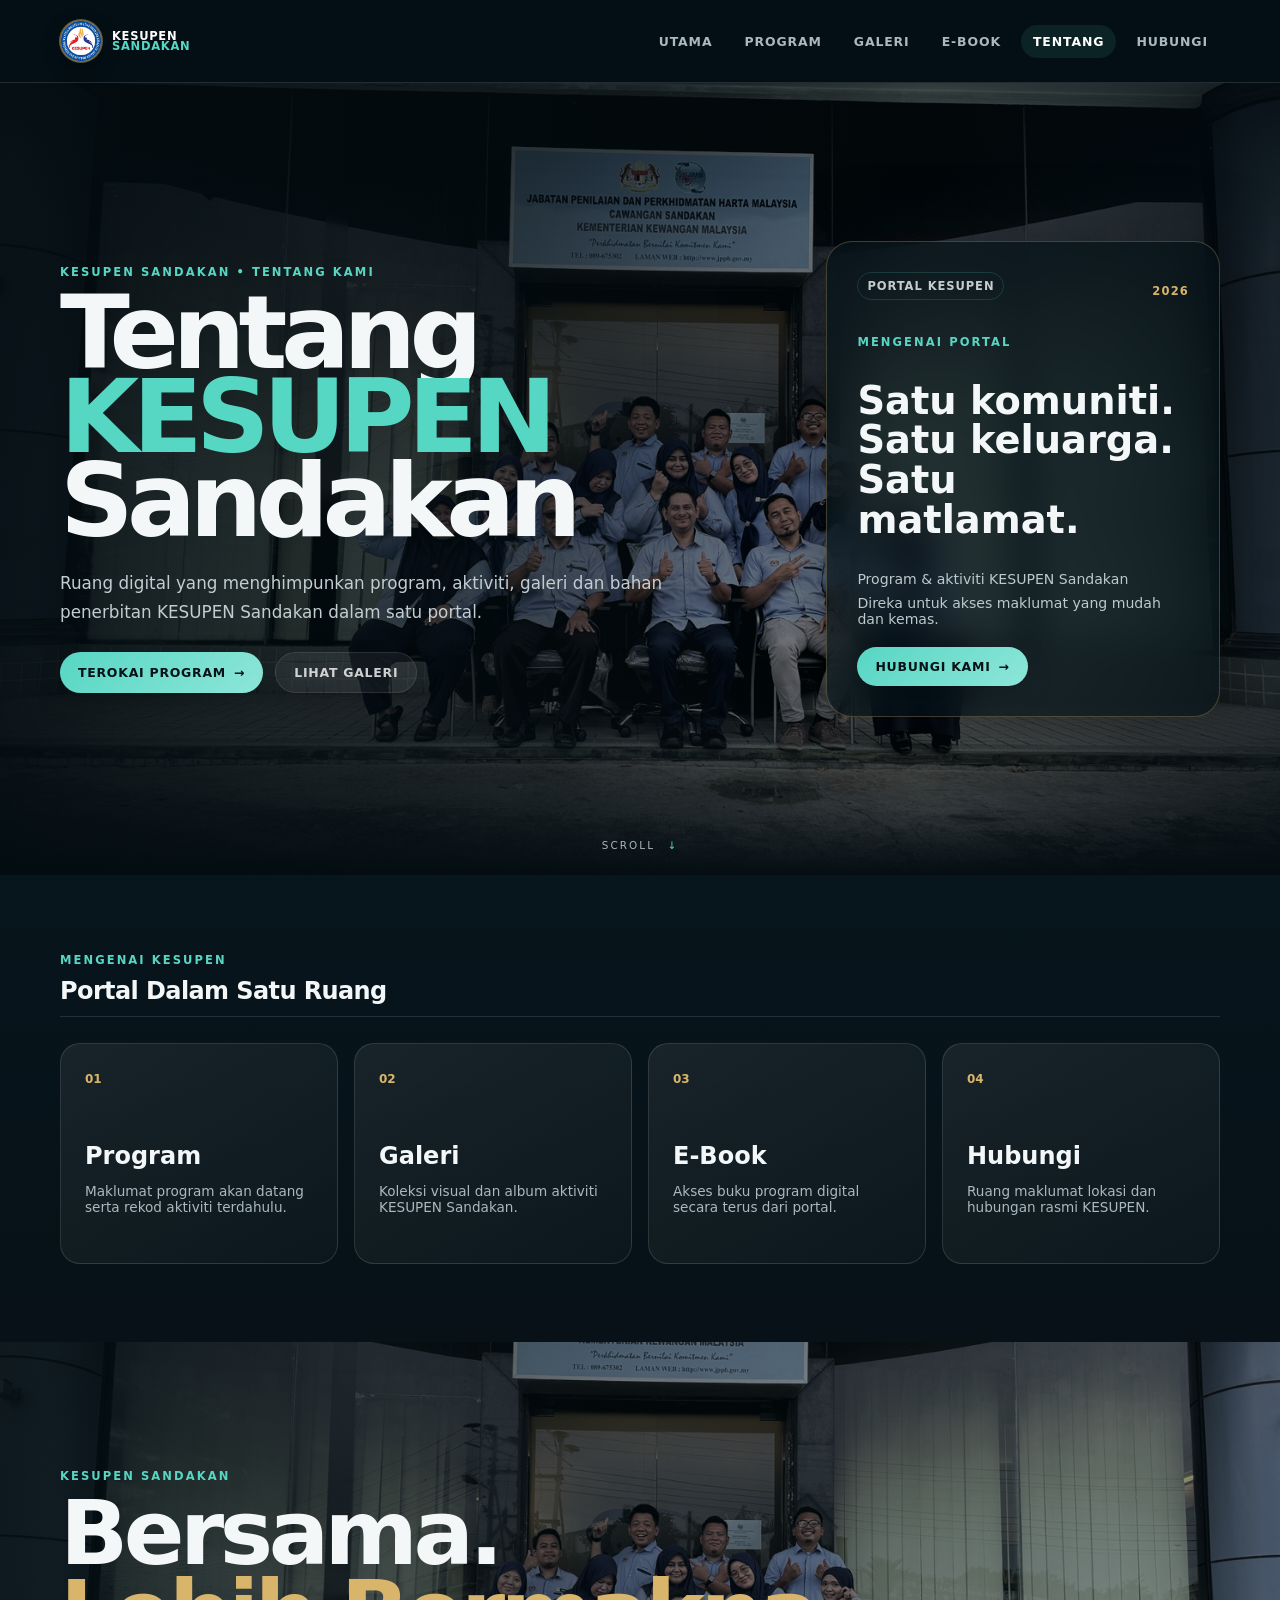
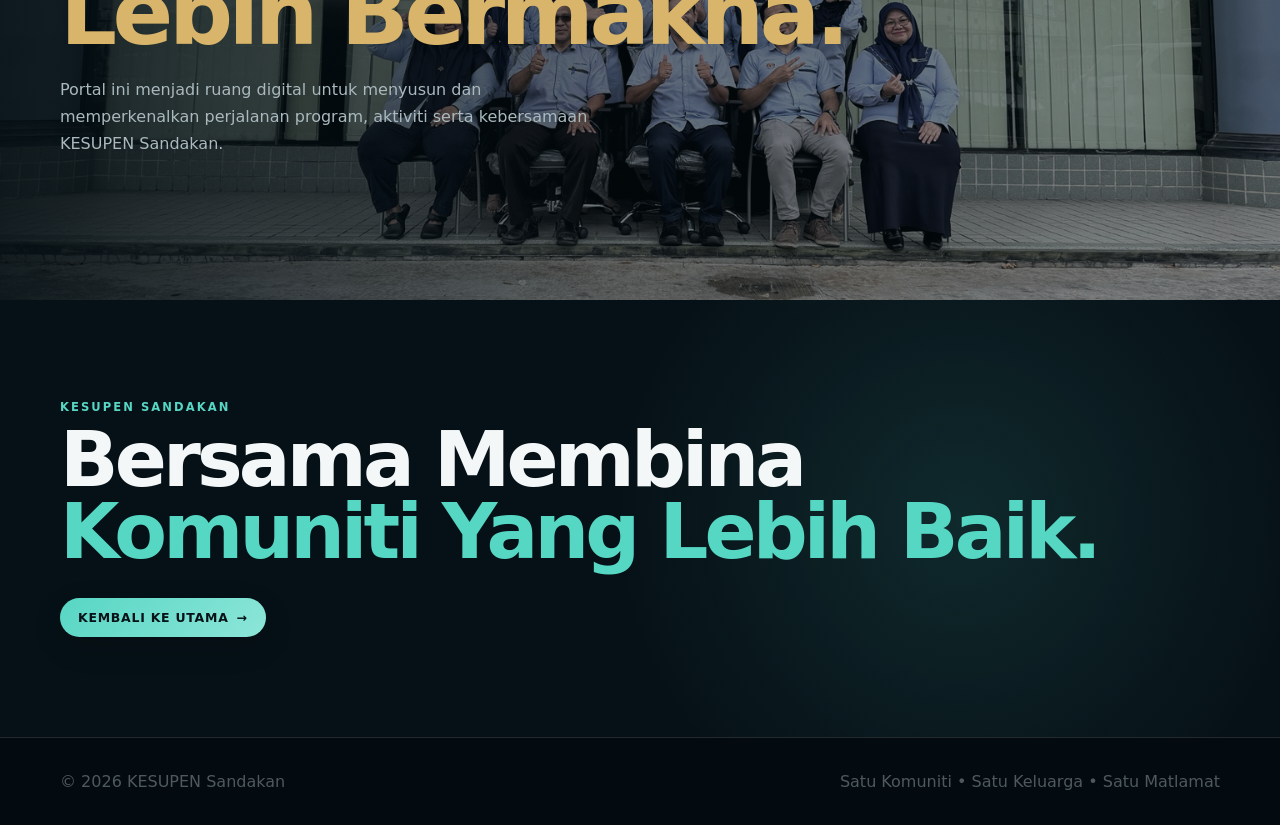
==== about.html @ 02d2e450 "Add files via upload" ====
<!DOCTYPE html>
<html lang="ms">
<head>
<meta name="description" content="Portal rasmi KESUPEN Sandakan — program, e-book, galeri dan maklumat KESUPEN.">
<meta name="theme-color" content="#0b1020">
  <meta charset="UTF-8">
  <meta name="viewport" content="width=device-width, initial-scale=1.0">
  <title>Tentang | KESUPEN Sandakan</title>
  <link rel="stylesheet" href="css/style.css">
<meta property="og:title" content="Tentang | KESUPEN Sandakan">
<meta property="og:description" content="Portal rasmi KESUPEN Sandakan.">
<meta property="og:type" content="website">
<link rel="canonical" href="https://kesupensandakan.github.io/portalkesupensdkn/about.html">
</head>
<body>
<header class="site-header premium-nav">
  <div class="container nav-wrap">
    <a class="brand" href="index.html" aria-label="KESUPEN Sandakan">
      <img class="brand-logo" src="assets/images/kesupen-logo.jpeg" alt="Logo KESUPEN Sandakan">
      <span>KESUPEN<br><b>SANDAKAN</b></span>
    </a>
    <button id="mobileMenuBtn" class="mobile-menu-btn" aria-label="Buka menu" aria-expanded="false">☰</button>
    <nav>
      <a href="index.html">UTAMA</a>
      <a href="programs.html">PROGRAM</a>
      <a href="gallery.html">GALERI</a>
      <a href="event.html?id=hari-keluarga-kesupen-sandakan-2026">E-BOOK</a>
      <a class="active" href="about.html">TENTANG</a>
      <a href="contact.html">HUBUNGI</a>
    </nav>
  </div>
</header>

<main class="page-reveal">
  <section class="v3-hero about-v3-hero">
    <div class="hero-backdrop"></div>
    <div class="hero-overlay"></div>
    <div class="container v3-hero-inner">
      <div class="v3-hero-copy">
        <p class="eyebrow">KESUPEN SANDAKAN • TENTANG KAMI</p>
        <h1>Tentang<br><span>KESUPEN</span><br>Sandakan</h1>
        <p class="hero-lead">Ruang digital yang menghimpunkan program, aktiviti, galeri dan bahan penerbitan KESUPEN Sandakan dalam satu portal.</p>
        <div class="hero-actions">
          <a class="btn" href="programs.html">TEROKAI PROGRAM <span>→</span></a>
          <a class="btn secondary" href="gallery.html">LIHAT GALERI</a>
        </div>
      </div>

      <aside class="v3-event-card">
        <div class="event-card-top"><span class="event-status">PORTAL KESUPEN</span><span style="color:var(--gold);font-size:.72rem;font-weight:900;letter-spacing:.1em">2026</span></div>
        <p class="eyebrow">MENGENAI PORTAL</p>
        <h2>Satu komuniti.<br>Satu keluarga.<br>Satu matlamat.</h2>
        <div class="event-meta">
          <span>Program & aktiviti KESUPEN Sandakan</span>
          <span>Direka untuk akses maklumat yang mudah dan kemas.</span>
        </div>
        <a class="btn" href="contact.html">HUBUNGI KAMI <span>→</span></a>
      </aside>
    </div>
    <div class="scroll-cue">SCROLL <span>↓</span></div>
  </section>

  <section class="section v3-featured">
    <div class="container">
      <div class="section-heading">
        <div><p class="eyebrow">MENGENAI KESUPEN</p><h2>Portal Dalam Satu Ruang</h2></div>
      </div>
      <div class="v3-card-grid about-card-grid">
        <article class="v3-card"><span>01</span><h3>Program</h3><p>Maklumat program akan datang serta rekod aktiviti terdahulu.</p></article>
        <article class="v3-card"><span>02</span><h3>Galeri</h3><p>Koleksi visual dan album aktiviti KESUPEN Sandakan.</p></article>
        <article class="v3-card"><span>03</span><h3>E-Book</h3><p>Akses buku program digital secara terus dari portal.</p></article>
        <article class="v3-card"><span>04</span><h3>Hubungi</h3><p>Ruang maklumat lokasi dan hubungan rasmi KESUPEN.</p></article>
      </div>
    </div>
  </section>

  <section class="sandakan-banner">
    <div class="sandakan-image"></div>
    <div class="sandakan-overlay"></div>
    <div class="container sandakan-content">
      <p class="eyebrow">KESUPEN SANDAKAN</p>
      <h2>Bersama.<br><span>Lebih Bermakna.</span></h2>
      <p>Portal ini menjadi ruang digital untuk menyusun dan memperkenalkan perjalanan program, aktiviti serta kebersamaan KESUPEN Sandakan.</p>
    </div>
  </section>

  <section class="v3-cta">
    <div class="container">
      <p class="eyebrow">KESUPEN SANDAKAN</p>
      <h2>Bersama Membina<br><span>Komuniti Yang Lebih Baik.</span></h2>
      <a class="btn" href="index.html">KEMBALI KE UTAMA <span>→</span></a>
    </div>
  </section>
</main>

<footer class="site-footer">
  <div class="container footer-v3"><span>© 2026 KESUPEN Sandakan</span><span>Satu Komuniti • Satu Keluarga • Satu Matlamat</span></div>
</footer>
<script src="js/app.js"></script>
</body>
</html>
---- css/style.css ----
*{box-sizing:border-box}html{scroll-behavior:smooth}body{margin:0;background:#f4f6f5;color:#10222c;font-family:Arial,Helvetica,sans-serif}.header{height:72px;position:fixed;top:0;left:0;right:0;z-index:20;padding:0 6vw;display:flex;align-items:center;justify-content:space-between;background:#071827eF;color:#fff;backdrop-filter:blur(12px)}.brand{display:flex;align-items:center;gap:10px;color:#fff;text-decoration:none}.brand-icon{width:38px;height:38px;border:1px solid #ffffff55;border-radius:50%;display:grid;place-items:center;font-weight:900}.brand b,.brand small{display:block}.brand small{font-size:9px;letter-spacing:3px;opacity:.55;margin-top:2px}.header nav{display:flex;gap:28px}.header nav a{color:#fff;text-decoration:none;font-size:11px;font-weight:800;letter-spacing:1px;opacity:.75}.header nav a:hover{opacity:1}.menu{display:none;background:none;border:0;color:#fff;font-size:24px}.hero{height:760px;min-height:100svh;position:relative;overflow:hidden;background:#071827;color:#fff;display:flex;align-items:center;padding:120px 10vw 90px}.hero-bg{position:absolute;inset:0;background:radial-gradient(circle at 75% 40%,#0c7280 0,transparent 32%),radial-gradient(circle at 25% 80%,#123e4b 0,transparent 35%),linear-gradient(125deg,#06131f,#0b3442)}.hero-bg:after{content:"";position:absolute;inset:0;background:linear-gradient(90deg,#071827 0%,#071827dd 38%,#07182744 100%)}.hero-content{position:relative;z-index:2;max-width:760px}.kicker{font-size:10px;letter-spacing:3px;font-weight:900;opacity:.6;margin:0 0 18px}.hero h1{font-size:clamp(64px,11vw,150px);line-height:.78;letter-spacing:-8px;margin:0}.hero h1 em{font-style:normal;opacity:.5}.lead{font-size:18px;line-height:1.65;max-width:540px;opacity:.7;margin:32px 0}.actions{display:flex;gap:10px}.button{padding:14px 20px;border-radius:10px;text-decoration:none;font-size:11px;font-weight:900;letter-spacing:1px}.light{background:#fff;color:#071827}.outline{border:1px solid #ffffff44;color:#fff}.upcoming,.programs,.about{padding:100px 10vw}.section-title{margin-bottom:34px}.section-title h2{font-size:clamp(38px,5vw,62px);letter-spacing:-3px;margin:0}.event{min-height:180px;background:#fff;border-radius:22px;display:grid;grid-template-columns:130px 1fr 60px;align-items:center;gap:28px;padding:28px 34px;box-shadow:0 18px 50px #10222c12;border:1px solid #e7ecec}.event-date{border-right:1px solid #dce4e5;padding-right:25px;display:flex;align-items:center;gap:9px}.event-date strong{font-size:60px;line-height:.8}.event-date span{font-size:10px;line-height:1.3;font-weight:900;letter-spacing:1px}.tag{font-size:9px;letter-spacing:2px;font-weight:900;color:#08737a}.event-copy h3{font-size:clamp(22px,3vw,37px);line-height:1;margin:10px 0}.event-copy p{font-size:13px;color:#65757b}.arrow{font-size:35px;font-weight:300}.programs{background:#071827;color:#fff}.program-links{display:grid;grid-template-columns:repeat(3,1fr);gap:15px}.program-links a{min-height:190px;border:1px solid #ffffff18;border-radius:18px;padding:26px;display:flex;flex-direction:column;justify-content:flex-end;color:#fff;text-decoration:none;background:linear-gradient(145deg,#0b2937,#0a202d)}.program-links a:hover{transform:translateY(-3px);transition:.2s}.program-links b{font-size:18px}.program-links span{font-size:12px;opacity:.5;margin-top:9px}.about{min-height:360px}.about h2{font-size:clamp(35px,5vw,65px);max-width:850px;letter-spacing:-3px;line-height:1;margin:0}.about .kicker{color:#08737a}footer{background:#04111a;color:#fff;padding:32px 10vw;display:flex;gap:20px;align-items:center}footer span,footer small{opacity:.45}footer small{margin-left:auto}@media(max-width:760px){.header nav{display:none}.menu{display:block}.header{padding:0 22px}.hero{padding:120px 24px 70px}.hero h1{letter-spacing:-5px}.lead{font-size:16px}.upcoming,.programs,.about{padding:70px 24px}.event{grid-template-columns:1fr;gap:16px;padding:25px}.event-date{border:0;border-bottom:1px solid #dce4e5;padding:0 0 16px}.event-date strong{font-size:48px}.program-links{grid-template-columns:1fr}.program-links a{min-height:140px}footer{padding:28px 24px;flex-wrap:wrap}footer small{margin-left:0;width:100%}}
/* Contact & Location */
.compact { padding-top: 72px; padding-bottom: 72px; }
.contact-list { display: grid; gap: 14px; margin: 22px 0; }
.contact-list div { display:flex; justify-content:space-between; gap:20px; padding:14px 0; border-bottom:1px solid rgba(255,255,255,.10); }
.contact-list span, .muted { opacity:.72; }
.btn { display:inline-block; text-decoration:none; }

/* Flexible Event Archive */
.filter-tabs { display:flex; flex-wrap:wrap; gap:10px; margin-bottom:28px; }
.filter-btn { border:1px solid rgba(255,255,255,.18); background:transparent; color:inherit; padding:10px 16px; border-radius:999px; cursor:pointer; font-weight:700; }
.filter-btn.active { background:rgba(255,255,255,.12); }
.event-card { position:relative; }
.event-status { display:inline-block; font-size:.72rem; font-weight:800; letter-spacing:.08em; margin-bottom:10px; opacity:.8; }
.event-actions { display:flex; flex-wrap:wrap; gap:10px; margin-top:18px; }
.btn.secondary { opacity:.8; }

/* Gallery Albums */
.gallery-albums { display:grid; gap:28px; }
.gallery-album { overflow:hidden; border:1px solid rgba(255,255,255,.10); border-radius:18px; background:rgba(255,255,255,.03); }
.gallery-cover { aspect-ratio:16/7; overflow:hidden; background:rgba(255,255,255,.04); }
.gallery-cover img { width:100%; height:100%; object-fit:cover; display:block; }
.gallery-placeholder { height:100%; display:grid; place-items:center; opacity:.55; }
.gallery-album-body { padding:22px; }
.gallery-album-body h2 { margin:.2em 0 .35em; }
.gallery-thumbs { display:flex; flex-wrap:wrap; gap:10px; margin-top:16px; }
.thumb { width:110px; height:78px; padding:0; border:0; border-radius:10px; overflow:hidden; cursor:pointer; background:transparent; }
.thumb img { width:100%; height:100%; object-fit:cover; display:block; }
.lightbox { position:fixed; inset:0; z-index:9999; display:grid; place-items:center; padding:30px; background:rgba(0,0,0,.88); }
.lightbox[hidden] { display:none; }
.lightbox img { max-width:94vw; max-height:88vh; object-fit:contain; border-radius:10px; }
.lightbox-close { position:absolute; top:16px; right:20px; border:0; background:transparent; color:white; font-size:42px; cursor:pointer; }

/* Dynamic Homepage */
.home-hero { min-height: 58vh; display:flex; align-items:center; }
.hero-actions { display:flex; flex-wrap:wrap; gap:12px; margin-top:24px; }
.section-heading { display:flex; align-items:end; justify-content:space-between; gap:20px; margin-bottom:26px; }
.section-heading a { text-decoration:none; opacity:.8; }
.quick-grid { display:grid; grid-template-columns:repeat(4, 1fr); gap:16px; }
.quick-card { text-decoration:none; color:inherit; }
.quick-card span { opacity:.55; font-weight:800; }
@media (max-width: 800px) {
  .quick-grid { grid-template-columns:repeat(2, 1fr); }
}
@media (max-width: 520px) {
  .quick-grid { grid-template-columns:1fr; }
  .section-heading { align-items:start; flex-direction:column; }
}

/* =========================================================
   KESUPEN PREMIUM / CINEMATIC THEME V1
   Struktur & V12 tidak diubah.
   ========================================================= */
:root{
  --bg:#07131a;
  --bg2:#0b2029;
  --panel:rgba(13,34,43,.72);
  --line:rgba(255,255,255,.12);
  --text:#f4f7f8;
  --muted:#a9b9be;
  --accent:#57d6c4;
  --accent2:#d8b56a;
  --shadow:0 24px 70px rgba(0,0,0,.38);
}
*{box-sizing:border-box}
html{scroll-behavior:smooth}
body{
  margin:0;
  color:var(--text);
  background:
    radial-gradient(circle at 15% 10%,rgba(87,214,196,.13),transparent 30%),
    radial-gradient(circle at 85% 25%,rgba(216,181,106,.10),transparent 28%),
    linear-gradient(145deg,var(--bg),var(--bg2) 55%,#061017);
  font-family:Inter,system-ui,-apple-system,BlinkMacSystemFont,"Segoe UI",sans-serif;
}
body:before{
  content:"";position:fixed;inset:0;pointer-events:none;opacity:.18;
  background-image:linear-gradient(rgba(255,255,255,.025) 1px,transparent 1px),
                   linear-gradient(90deg,rgba(255,255,255,.025) 1px,transparent 1px);
  background-size:42px 42px;
}
.container{width:min(1160px,calc(100% - 36px));margin:auto}
.site-header{
  position:sticky;top:0;z-index:100;
  background:rgba(5,16,22,.78);
  backdrop-filter:blur(18px);
  border-bottom:1px solid var(--line);
}
.nav-wrap{min-height:74px;display:flex;align-items:center;justify-content:space-between;gap:20px}
.brand{color:#fff;text-decoration:none;font-weight:900;letter-spacing:.09em}
nav{display:flex;gap:8px;flex-wrap:wrap}
nav a{
  color:var(--muted);text-decoration:none;padding:9px 12px;border-radius:999px;
  font-size:.78rem;font-weight:800;letter-spacing:.07em
}
nav a:hover,nav a.active{color:#fff;background:rgba(87,214,196,.10)}
.hero{
  position:relative;overflow:hidden;
  padding:110px 0 100px;
  border-bottom:1px solid var(--line);
}
.hero:after{
  content:"";position:absolute;width:520px;height:520px;right:-180px;top:-220px;
  border-radius:50%;background:radial-gradient(circle,rgba(87,214,196,.18),transparent 68%);
}
.home-hero{min-height:68vh;display:flex;align-items:center}
.home-hero h1,.hero h1{
  margin:8px 0 18px;font-size:clamp(2.8rem,8vw,6.6rem);
  line-height:.92;letter-spacing:-.055em;max-width:900px
}
.hero p:not(.eyebrow){max-width:680px;color:var(--muted);font-size:1.05rem;line-height:1.7}
.eyebrow{
  margin:0 0 10px;color:var(--accent);font-size:.72rem;font-weight:900;
  letter-spacing:.18em;text-transform:uppercase
}
.section{padding:78px 0}
.section-heading h2,.card h2{margin:.15em 0 .45em;letter-spacing:-.025em}
.section-heading{border-bottom:1px solid var(--line)}
.cards-grid{display:grid;grid-template-columns:repeat(3,1fr);gap:20px}
.card{
  background:linear-gradient(145deg,rgba(255,255,255,.065),rgba(255,255,255,.025));
  border:1px solid var(--line);border-radius:22px;padding:26px;
  box-shadow:var(--shadow);backdrop-filter:blur(12px)
}
.card:hover{transform:translateY(-3px);transition:.25s ease;border-color:rgba(87,214,196,.3)}
.btn{
  display:inline-flex;align-items:center;justify-content:center;gap:8px;
  color:#061217;background:linear-gradient(135deg,var(--accent),#8de6d8);
  border:0;border-radius:999px;padding:12px 18px;text-decoration:none;
  font-weight:900;font-size:.78rem;letter-spacing:.06em
}
.btn.secondary{
  color:#fff;background:rgba(255,255,255,.07);border:1px solid var(--line)
}
.hero-actions,.event-actions{display:flex;flex-wrap:wrap;gap:12px;margin-top:24px}
.quick-grid{gap:20px}
.quick-card{min-height:170px}
.gallery-album{border-color:var(--line);box-shadow:var(--shadow)}
.gallery-cover{background:#081920}
.site-footer{
  padding:34px 0;border-top:1px solid var(--line);
  color:var(--muted);background:rgba(0,0,0,.18)
}
.muted{color:var(--muted)!important}
.filter-tabs{gap:8px}
.filter-btn{
  color:var(--muted);background:rgba(255,255,255,.04);
  border:1px solid var(--line);transition:.2s
}
.filter-btn.active{color:#07131a;background:var(--accent);border-color:var(--accent)}
@media(max-width:900px){
  .cards-grid{grid-template-columns:repeat(2,1fr)}
}
@media(max-width:650px){
  .container{width:min(100% - 24px,1160px)}
  .nav-wrap{align-items:flex-start;padding:14px 0;flex-direction:column}
  nav{width:100%;overflow:auto;flex-wrap:nowrap}
  nav a{white-space:nowrap}
  .hero{padding:78px 0 68px}
  .home-hero{min-height:72vh}
  .cards-grid,.quick-grid{grid-template-columns:1fr}
  .card{padding:21px}
}

/* Premium V2 — visual polish */
.page-reveal{animation:pageReveal .55s ease both}
@keyframes pageReveal{from{opacity:0;transform:translateY(10px)}to{opacity:1;transform:none}}
.hero .eyebrow{position:relative;display:inline-block}
.hero .eyebrow:after{content:"";display:block;width:54px;height:2px;margin-top:9px;background:var(--accent)}
.hero h1{font-weight:950;text-wrap:balance}
.card{position:relative;overflow:hidden}
.card:before{
  content:"";position:absolute;inset:0;pointer-events:none;
  background:linear-gradient(120deg,rgba(255,255,255,.07),transparent 35%);
}
.event-status{padding:6px 9px;border:1px solid rgba(87,214,196,.22);border-radius:999px}
.gallery-album{transition:transform .25s ease}
.gallery-album:hover{transform:translateY(-4px)}
.gallery-cover img,.thumb img{transition:transform .45s ease}
.gallery-cover:hover img,.thumb:hover img{transform:scale(1.04)}
.btn{box-shadow:0 10px 28px rgba(0,0,0,.18);transition:transform .2s ease,box-shadow .2s ease}
.btn:hover{transform:translateY(-2px);box-shadow:0 14px 34px rgba(0,0,0,.28)}
@media(prefers-reduced-motion:reduce){
  html{scroll-behavior:auto}
  .page-reveal,.card,.gallery-album,.btn,.gallery-cover img,.thumb img{animation:none;transition:none}
}

/* Homepage Hero Upgrade V1 */
.cinematic-hero{min-height:76vh;display:flex;align-items:center}
.hero-content{position:relative;z-index:2;display:grid;grid-template-columns:minmax(0,1.25fr) minmax(300px,.75fr);gap:50px;align-items:center}
.hero-copy h1{font-size:clamp(3.5rem,8vw,7.5rem);margin-bottom:24px}
.hero-copy h1 span{color:var(--accent);text-shadow:0 0 35px rgba(87,214,196,.22)}
.hero-event-panel{
  padding:30px;border-radius:28px;
  background:linear-gradient(145deg,rgba(11,35,43,.88),rgba(8,20,27,.68));
  border:1px solid rgba(87,214,196,.22);
  box-shadow:0 30px 80px rgba(0,0,0,.45);
  backdrop-filter:blur(18px)
}
.hero-event-top{display:flex;justify-content:space-between;align-items:center;margin-bottom:24px}
.hero-event-top #heroDays{font-size:.75rem;font-weight:900;letter-spacing:.1em;color:var(--accent2)}
.hero-event-panel h2{font-size:clamp(1.5rem,3vw,2.4rem);line-height:1.05}
.hero-glow{position:absolute;border-radius:50%;filter:blur(2px);pointer-events:none}
.hero-glow-one{width:430px;height:430px;left:-180px;bottom:-210px;background:radial-gradient(circle,rgba(87,214,196,.13),transparent 68%)}
.hero-glow-two{width:520px;height:520px;right:-190px;top:-210px;background:radial-gradient(circle,rgba(216,181,106,.12),transparent 68%)}
@media(max-width:800px){
  .cinematic-hero{min-height:auto}
  .hero-content{grid-template-columns:1fr;gap:30px}
  .hero-copy h1{font-size:clamp(3.1rem,16vw,5.2rem)}
}

/* =========================================================
   KESUPEN PREMIUM V3 — CINEMATIC + SLIDER FEEL + CARDS
   ========================================================= */
:root{--gold:#d8b56a;--teal:#55d7c4;--ink:#061217}
body{background:#050e13}
.premium-nav .nav-wrap{min-height:82px}
.brand{display:flex;align-items:center;gap:10px;line-height:.9;font-size:.72rem;letter-spacing:.06em}
.brand b{color:var(--teal)}
.brand-logo{width:46px;height:46px;object-fit:contain;border-radius:50%;display:block;background:#fff;box-shadow:0 0 0 1px rgba(216,181,106,.45),0 6px 20px rgba(0,0,0,.22)}
.brand-mark{display:none}
.v3-hero{position:relative;min-height:88vh;display:flex;align-items:center;overflow:hidden;background:#061217}
.hero-backdrop{position:absolute;inset:0;background-image:url("../assets/images/kesupen-team.jpeg");background-size:cover;background-position:center 40%;filter:saturate(.72) contrast(1.08);transform:scale(1.03)}
.hero-overlay{position:absolute;inset:0;background:linear-gradient(90deg,rgba(3,12,16,.95) 0%,rgba(3,12,16,.72) 42%,rgba(3,12,16,.35) 72%,rgba(3,12,16,.78) 100%),linear-gradient(0deg,#050e13 0%,transparent 25%,rgba(5,14,19,.3) 100%)}
.v3-hero-inner{position:relative;z-index:2;display:grid;grid-template-columns:1.15fr .65fr;gap:70px;align-items:center}
.v3-hero-copy h1{font-size:clamp(4rem,8vw,8rem);line-height:.82;letter-spacing:-.065em;margin:12px 0 26px}
.v3-hero-copy h1 span{color:var(--teal)}
.hero-lead{max-width:620px;color:#c1cdd0!important;font-size:1.05rem!important;line-height:1.75!important}
.v3-event-card{padding:30px;border:1px solid rgba(216,181,106,.28);background:rgba(4,17,23,.72);backdrop-filter:blur(18px);border-radius:26px;box-shadow:0 30px 90px rgba(0,0,0,.5)}
.event-card-top{display:flex;justify-content:space-between;align-items:center;margin-bottom:25px}
.event-card-top #heroCountdown{color:var(--gold);font-size:.72rem;font-weight:900;letter-spacing:.1em}
.v3-event-card h2{font-size:clamp(1.5rem,3vw,2.5rem);line-height:1.03}
.event-meta{display:grid;gap:8px;margin:20px 0;color:#bdc9cc;font-size:.88rem}
.scroll-cue{position:absolute;bottom:24px;left:50%;z-index:3;transform:translateX(-50%);font-size:.65rem;letter-spacing:.2em;color:#a8b7ba}
.scroll-cue span{color:var(--teal);margin-left:7px}
.v3-featured{background:linear-gradient(180deg,#07151c,#071117)}
.v3-event-grid{display:grid;grid-template-columns:repeat(3,1fr);gap:16px}
.v3-event-tile{display:grid;grid-template-columns:72px 1fr 32px;gap:16px;align-items:center;padding:20px;border:1px solid var(--line);border-radius:18px;background:rgba(255,255,255,.035)}
.v3-event-tile h3{font-size:1.05rem;margin:5px 0}
.v3-event-tile p:not(.eyebrow){margin:0;color:var(--muted);font-size:.82rem}
.v3-event-tile>a{color:var(--teal);font-size:1.3rem;text-decoration:none}
.date-box{border-right:1px solid var(--line);padding-right:15px;text-align:center}
.date-box strong{display:block;font-size:2rem;line-height:1}
.date-box small{color:var(--gold);font-weight:800}
.sandakan-banner{position:relative;min-height:62vh;display:flex;align-items:center;overflow:hidden}
.sandakan-image{position:absolute;inset:0;background-image:url("../assets/images/kesupen-team.jpeg");background-size:cover;background-position:center 55%;filter:grayscale(.15) saturate(.8)}
.sandakan-overlay{position:absolute;inset:0;background:linear-gradient(90deg,rgba(3,13,17,.92),rgba(3,13,17,.55),rgba(3,13,17,.45))}
.sandakan-content{position:relative;z-index:2}
.sandakan-content h2{font-size:clamp(3rem,7vw,6rem);line-height:.9;letter-spacing:-.05em;margin:10px 0 22px}
.sandakan-content h2 span{color:var(--gold)}
.sandakan-content p:not(.eyebrow){max-width:540px;color:var(--muted);line-height:1.7}
.v3-card-grid{display:grid;grid-template-columns:repeat(4,1fr);gap:16px}
.v3-card{min-height:220px;padding:24px;color:inherit;text-decoration:none;border:1px solid var(--line);border-radius:20px;background:linear-gradient(145deg,rgba(255,255,255,.07),rgba(255,255,255,.025));transition:.25s}
.v3-card:hover{transform:translateY(-5px);border-color:rgba(85,215,196,.38)}
.v3-card span{color:var(--gold);font-size:.75rem;font-weight:900}
.v3-card h3{font-size:1.5rem;margin:55px 0 8px}
.v3-card p{color:var(--muted);font-size:.85rem;min-height:42px}
.v3-card b{font-size:.7rem;color:var(--teal);letter-spacing:.08em}
.gallery-mosaic{display:grid;grid-template-columns:2fr 1fr;gap:14px}
.mosaic-main,.mosaic-placeholder{border-radius:20px;overflow:hidden;border:1px solid var(--line)}
.mosaic-main{min-height:440px}
.mosaic-main img{width:100%;height:100%;object-fit:cover;display:block}
.mosaic-side{display:grid;gap:14px}
.mosaic-placeholder{display:grid;place-items:center;min-height:210px;background:linear-gradient(135deg,#0b2730,#071319);color:var(--gold);font-weight:900;letter-spacing:.15em;text-align:center}
.v3-cta{padding:100px 0;background:radial-gradient(circle at 75% 50%,rgba(85,215,196,.12),transparent 35%),#061117}
.v3-cta h2{font-size:clamp(2.7rem,6vw,5.5rem);line-height:.94;letter-spacing:-.05em;margin:10px 0 30px}
.v3-cta h2 span{color:var(--teal)}
.footer-v3{display:flex;justify-content:space-between;gap:20px;flex-wrap:wrap}
@media(max-width:900px){
 .v3-hero-inner{grid-template-columns:1fr;gap:35px}.v3-event-grid{grid-template-columns:1fr}.v3-card-grid{grid-template-columns:repeat(2,1fr)}
}
@media(max-width:600px){
 .v3-hero{min-height:92vh}.v3-hero-copy h1{font-size:clamp(3.5rem,18vw,5.5rem)}
 .v3-card-grid,.gallery-mosaic{grid-template-columns:1fr}.mosaic-main{min-height:300px}.mosaic-side{grid-template-columns:1fr 1fr}.mosaic-placeholder{min-height:140px}
 .sandakan-banner{min-height:65vh}.sandakan-content h2{font-size:clamp(3rem,16vw,5rem)}
}

/* =========================================================
   FINAL V4 — CONSISTENCY + MOBILE POLISH
   ========================================================= */
.brand-logo{
  width:42px;height:42px;object-fit:cover;border-radius:50%;
  border:1px solid rgba(216,181,106,.55);background:#08151b
}
.mobile-menu-btn{
  display:none;border:1px solid var(--line);background:rgba(255,255,255,.05);
  color:#fff;border-radius:10px;padding:9px 12px;font-size:1.1rem;cursor:pointer
}
@media(max-width:650px){
  .premium-nav .nav-wrap{position:relative}
  .mobile-menu-btn{display:block;position:absolute;right:0;top:18px}
  .premium-nav nav{display:none;width:100%;padding:8px 0 2px}
  .premium-nav nav.menu-open{display:flex;flex-direction:column;max-height:70vh;overflow:auto}
  .premium-nav nav a{padding:12px 14px}
  .brand-logo{width:40px;height:40px}
}
:focus-visible{outline:2px solid var(--teal);outline-offset:3px}
a{transition:color .2s ease}
img{max-width:100%}
/* FINAL V4 FIX — About page uses the same premium panel/theme as the rest of the portal */
.about-page{padding-top:0;background:transparent;color:var(--text)}
.about-hero{padding:120px 0 82px;background:linear-gradient(135deg,rgba(7,19,26,.96),rgba(11,32,41,.92));border-bottom:1px solid var(--line)}
.about-hero .kicker{color:var(--accent)}
.about-hero h1{font-size:clamp(4rem,8vw,8rem);line-height:.84;letter-spacing:-.065em;margin:0;color:var(--text)}
.about-hero h1 span{color:var(--teal);opacity:.72}
.about-main{padding:78px 0 90px}
.about-grid{display:grid;grid-template-columns:1.1fr .9fr;gap:50px;align-items:start}
.about-main h2{font-size:clamp(2rem,4.5vw,4.3rem);line-height:1;letter-spacing:-.045em;margin:0 0 24px;color:var(--text)}
.about-main p{font-size:1rem;line-height:1.8;color:var(--muted)}
.facts{display:grid;gap:12px}.fact{padding:23px;background:linear-gradient(145deg,rgba(255,255,255,.065),rgba(255,255,255,.025));border:1px solid var(--line);border-radius:20px;box-shadow:var(--shadow);color:var(--text)}
.fact b{display:block;font-size:.72rem;letter-spacing:.12em;margin-bottom:8px;color:var(--accent)}.fact span{font-size:.9rem;color:var(--muted)}
.values{margin-top:72px}.values h3{font-size:2rem;margin:.2em 0 22px}.value-grid{display:grid;grid-template-columns:repeat(3,1fr);gap:15px}.value{padding:26px;border-radius:20px;background:linear-gradient(145deg,rgba(255,255,255,.065),rgba(255,255,255,.025));border:1px solid var(--line);min-height:150px;box-shadow:var(--shadow);color:var(--text)}
.value b{font-size:1rem;color:var(--gold)}.value p{font-size:.82rem;color:var(--muted);line-height:1.65;margin-top:12px}.back{display:inline-block;margin-top:45px;color:var(--teal);font-size:.75rem;font-weight:900;text-decoration:none;letter-spacing:.08em}
@media(max-width:760px){.about-hero{padding:95px 0 62px}.about-main{padding:60px 0 70px}.about-grid{grid-template-columns:1fr;gap:30px}.value-grid{grid-template-columns:1fr}.about-hero h1{font-size:clamp(3.3rem,16vw,5.5rem)}}
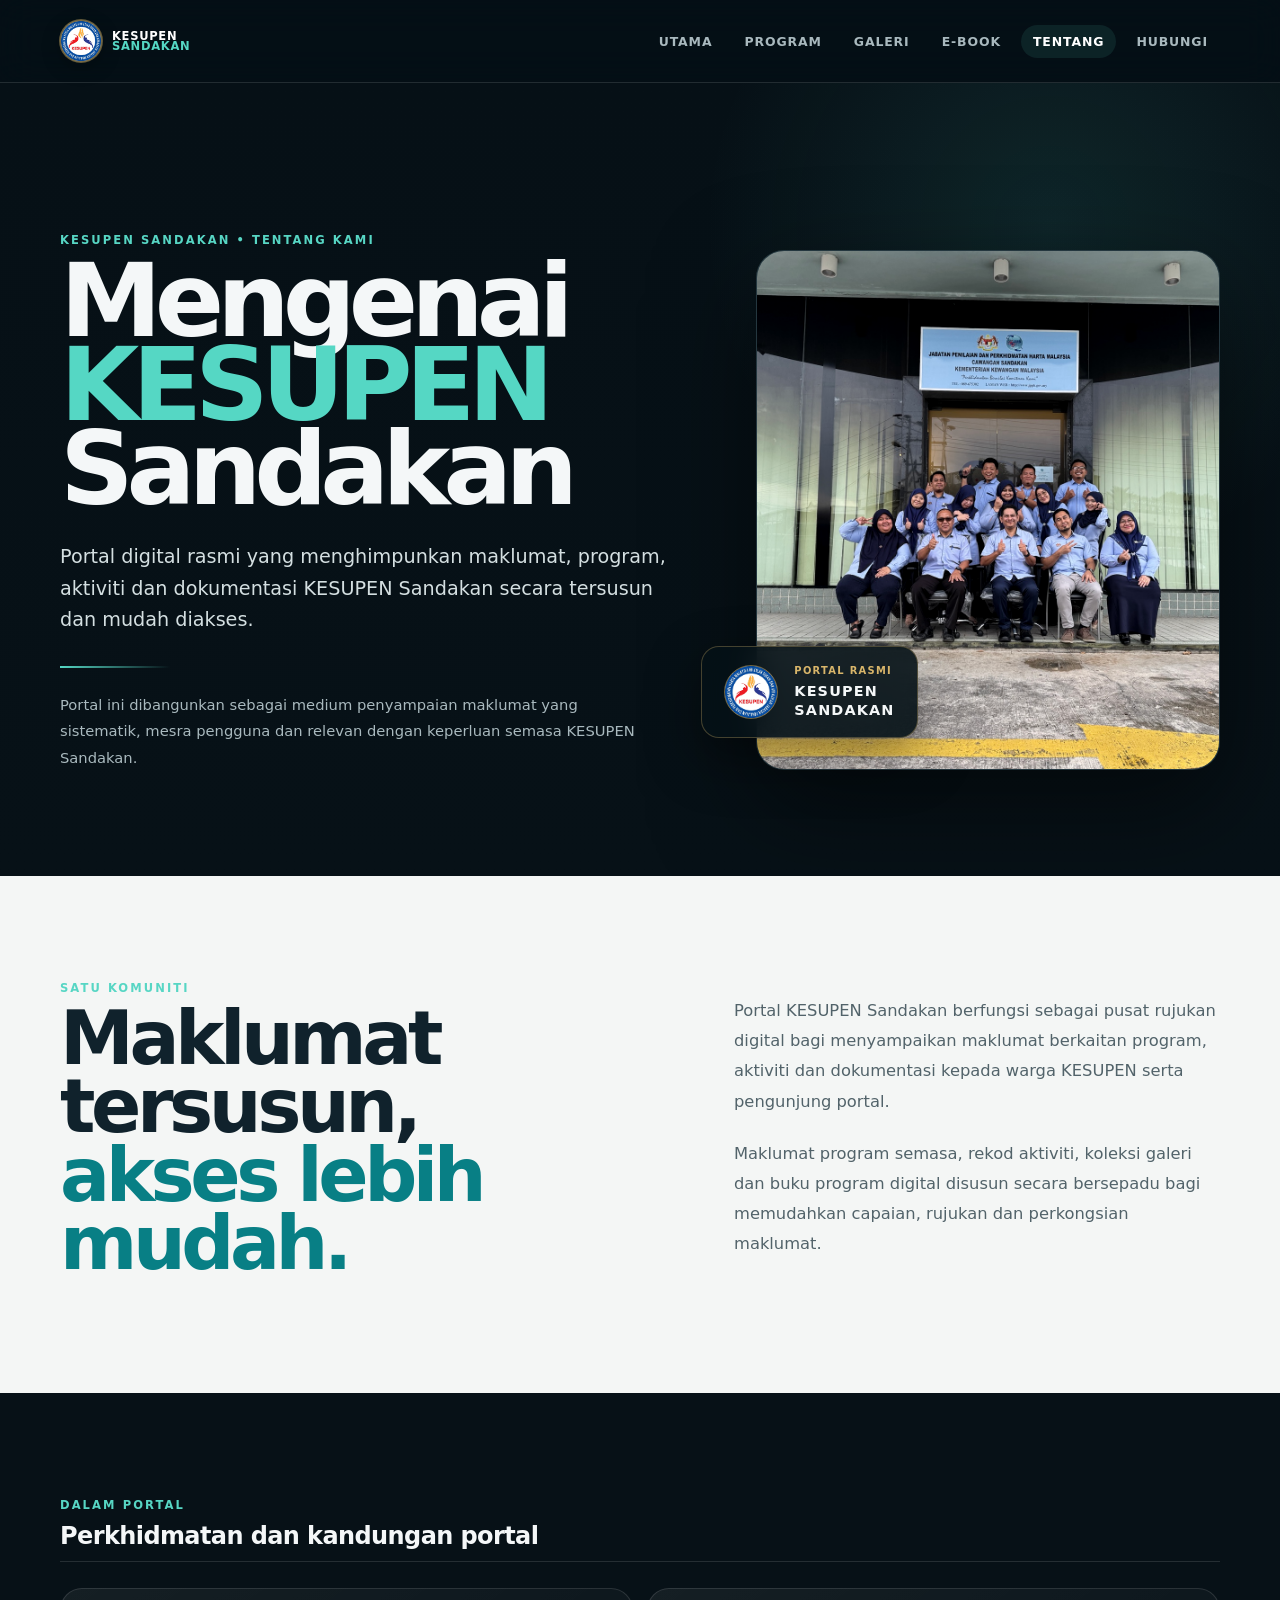
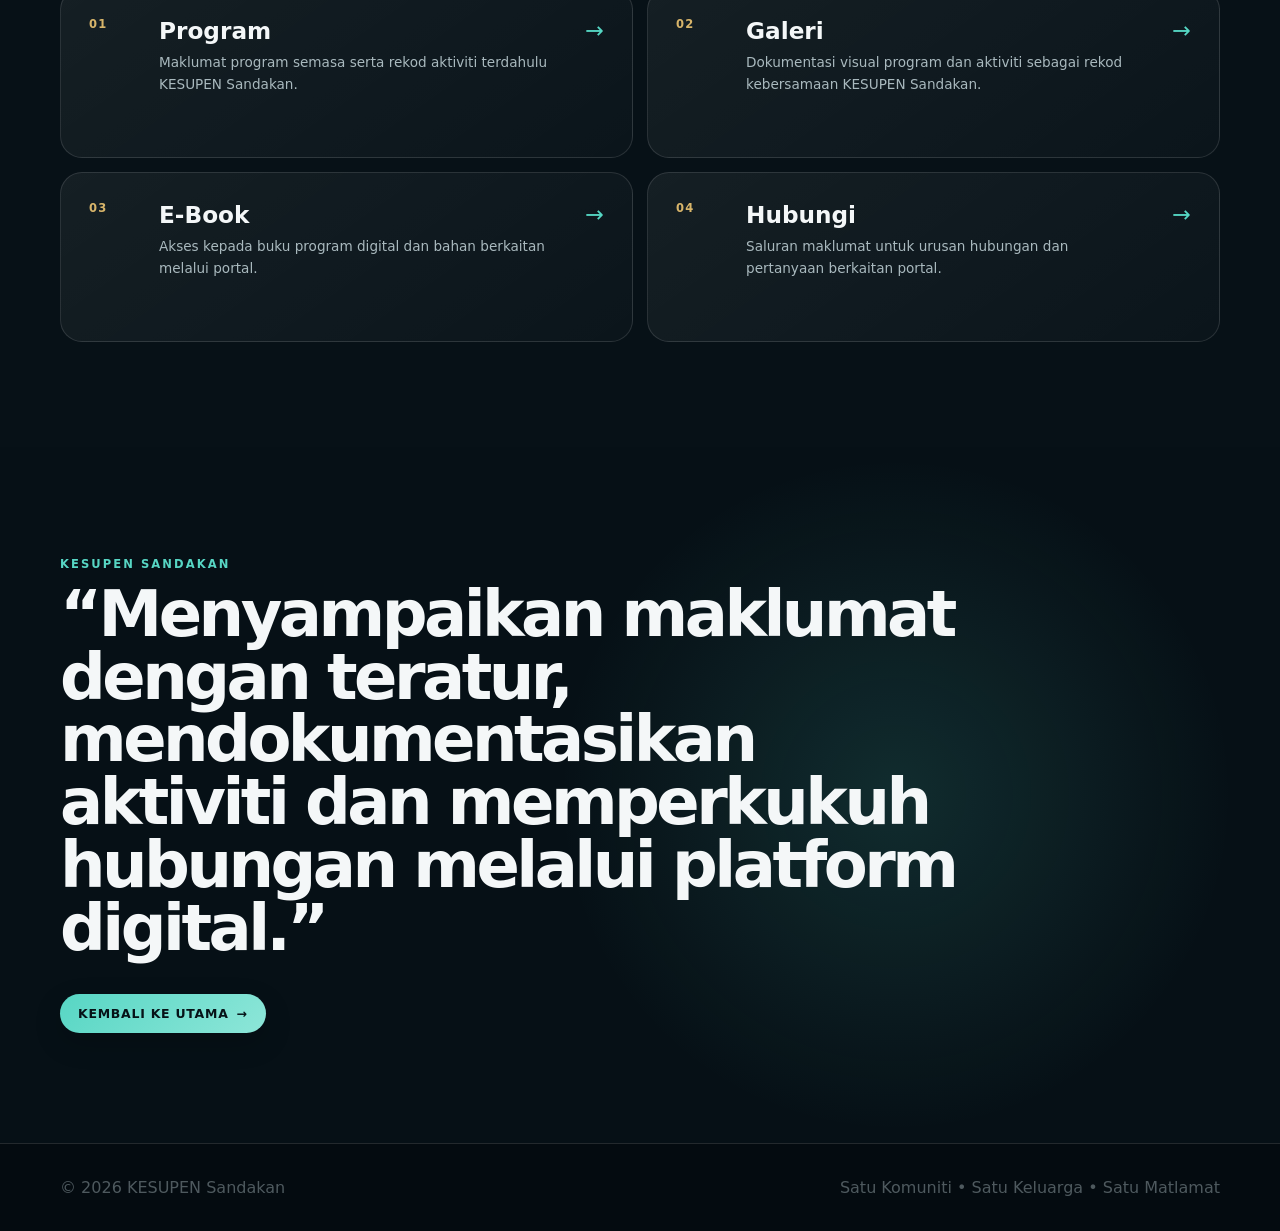
==== commit 345b8424: "Add files via upload" ====
--- a/about.html
+++ b/about.html
@@ -6,11 +6,24 @@
   <meta charset="UTF-8">
   <meta name="viewport" content="width=device-width, initial-scale=1.0">
   <title>Tentang | KESUPEN Sandakan</title>
+  <link rel="icon" type="image/jpeg" href="assets/images/kesupen-logo.jpeg">
   <link rel="stylesheet" href="css/style.css">
+<meta property="og:site_name" content="KESUPEN Sandakan">
 <meta property="og:title" content="Tentang | KESUPEN Sandakan">
 <meta property="og:description" content="Portal rasmi KESUPEN Sandakan.">
 <meta property="og:type" content="website">
 <link rel="canonical" href="https://kesupensandakan.github.io/portalkesupensdkn/about.html">
+<meta name="twitter:card" content="summary">
+<meta name="twitter:title" content="KESUPEN Sandakan | Portal Rasmi">
+<meta name="twitter:description" content="Portal digital KESUPEN Sandakan — program, aktiviti, e-book dan galeri.">
+<script type="application/ld+json">{
+  "@context":"https://schema.org",
+  "@type":"WebSite",
+  "name":"KESUPEN Sandakan",
+  "url":"https://kesupensandakan.github.io/portalkesupensdkn/",
+  "inLanguage":"ms",
+  "description":"Portal rasmi KESUPEN Sandakan — program, e-book, galeri dan maklumat KESUPEN."
+}</script>
 </head>
 <body>
 <header class="site-header premium-nav">
@@ -31,63 +44,57 @@
   </div>
 </header>
 
-<main class="page-reveal">
-  <section class="v3-hero about-v3-hero">
-    <div class="hero-backdrop"></div>
-    <div class="hero-overlay"></div>
-    <div class="container v3-hero-inner">
-      <div class="v3-hero-copy">
+<main class="about-modern page-reveal">
+  <section class="about-intro">
+    <div class="container about-intro-grid">
+      <div class="about-intro-copy">
         <p class="eyebrow">KESUPEN SANDAKAN • TENTANG KAMI</p>
-        <h1>Tentang<br><span>KESUPEN</span><br>Sandakan</h1>
-        <p class="hero-lead">Ruang digital yang menghimpunkan program, aktiviti, galeri dan bahan penerbitan KESUPEN Sandakan dalam satu portal.</p>
-        <div class="hero-actions">
-          <a class="btn" href="programs.html">TEROKAI PROGRAM <span>→</span></a>
-          <a class="btn secondary" href="gallery.html">LIHAT GALERI</a>
+        <h1>Mengenai<br><span>KESUPEN</span><br>Sandakan</h1>
+        <p class="about-lead">Portal digital rasmi yang menghimpunkan maklumat, program, aktiviti dan dokumentasi KESUPEN Sandakan secara tersusun dan mudah diakses.</p>
+        <div class="about-line"></div>
+        <p class="about-note">Portal ini dibangunkan sebagai medium penyampaian maklumat yang sistematik, mesra pengguna dan relevan dengan keperluan semasa KESUPEN Sandakan.</p>
+      </div>
+      <div class="about-identity">
+        <div class="identity-image"><img src="assets/images/kesupen-team.jpeg" alt="Aktiviti dan kebersamaan KESUPEN Sandakan"></div>
+        <div class="identity-card">
+          <img src="assets/images/kesupen-logo.jpeg" alt="Logo KESUPEN Sandakan">
+          <div><span>PORTAL RASMI</span><strong>KESUPEN<br>SANDAKAN</strong></div>
         </div>
-      </div>
-
-      <aside class="v3-event-card">
-        <div class="event-card-top"><span class="event-status">PORTAL KESUPEN</span><span style="color:var(--gold);font-size:.72rem;font-weight:900;letter-spacing:.1em">2026</span></div>
-        <p class="eyebrow">MENGENAI PORTAL</p>
-        <h2>Satu komuniti.<br>Satu keluarga.<br>Satu matlamat.</h2>
-        <div class="event-meta">
-          <span>Program & aktiviti KESUPEN Sandakan</span>
-          <span>Direka untuk akses maklumat yang mudah dan kemas.</span>
-        </div>
-        <a class="btn" href="contact.html">HUBUNGI KAMI <span>→</span></a>
-      </aside>
-    </div>
-    <div class="scroll-cue">SCROLL <span>↓</span></div>
-  </section>
-
-  <section class="section v3-featured">
-    <div class="container">
-      <div class="section-heading">
-        <div><p class="eyebrow">MENGENAI KESUPEN</p><h2>Portal Dalam Satu Ruang</h2></div>
-      </div>
-      <div class="v3-card-grid about-card-grid">
-        <article class="v3-card"><span>01</span><h3>Program</h3><p>Maklumat program akan datang serta rekod aktiviti terdahulu.</p></article>
-        <article class="v3-card"><span>02</span><h3>Galeri</h3><p>Koleksi visual dan album aktiviti KESUPEN Sandakan.</p></article>
-        <article class="v3-card"><span>03</span><h3>E-Book</h3><p>Akses buku program digital secara terus dari portal.</p></article>
-        <article class="v3-card"><span>04</span><h3>Hubungi</h3><p>Ruang maklumat lokasi dan hubungan rasmi KESUPEN.</p></article>
       </div>
     </div>
   </section>
 
-  <section class="sandakan-banner">
-    <div class="sandakan-image"></div>
-    <div class="sandakan-overlay"></div>
-    <div class="container sandakan-content">
-      <p class="eyebrow">KESUPEN SANDAKAN</p>
-      <h2>Bersama.<br><span>Lebih Bermakna.</span></h2>
-      <p>Portal ini menjadi ruang digital untuk menyusun dan memperkenalkan perjalanan program, aktiviti serta kebersamaan KESUPEN Sandakan.</p>
+  <section class="about-statement section">
+    <div class="container statement-grid">
+      <div>
+        <p class="eyebrow">SATU KOMUNITI</p>
+        <h2>Maklumat tersusun,<br><span>akses lebih mudah.</span></h2>
+      </div>
+      <div class="statement-copy">
+        <p>Portal KESUPEN Sandakan berfungsi sebagai pusat rujukan digital bagi menyampaikan maklumat berkaitan program, aktiviti dan dokumentasi kepada warga KESUPEN serta pengunjung portal.</p>
+        <p>Maklumat program semasa, rekod aktiviti, koleksi galeri dan buku program digital disusun secara bersepadu bagi memudahkan capaian, rujukan dan perkongsian maklumat.</p>
+      </div>
     </div>
   </section>
 
-  <section class="v3-cta">
+  <section class="about-modules section">
+    <div class="container">
+      <div class="section-heading">
+        <div><p class="eyebrow">DALAM PORTAL</p><h2>Perkhidmatan dan kandungan portal</h2></div>
+      </div>
+      <div class="about-module-grid">
+        <a class="about-module" href="programs.html"><span>01</span><div><h3>Program</h3><p>Maklumat program semasa serta rekod aktiviti terdahulu KESUPEN Sandakan.</p></div><b>→</b></a>
+        <a class="about-module" href="gallery.html"><span>02</span><div><h3>Galeri</h3><p>Dokumentasi visual program dan aktiviti sebagai rekod kebersamaan KESUPEN Sandakan.</p></div><b>→</b></a>
+        <a class="about-module" href="event.html?id=hari-keluarga-kesupen-sandakan-2026"><span>03</span><div><h3>E-Book</h3><p>Akses kepada buku program digital dan bahan berkaitan melalui portal.</p></div><b>→</b></a>
+        <a class="about-module" href="contact.html"><span>04</span><div><h3>Hubungi</h3><p>Saluran maklumat untuk urusan hubungan dan pertanyaan berkaitan portal.</p></div><b>→</b></a>
+      </div>
+    </div>
+  </section>
+
+  <section class="about-quote">
     <div class="container">
       <p class="eyebrow">KESUPEN SANDAKAN</p>
-      <h2>Bersama Membina<br><span>Komuniti Yang Lebih Baik.</span></h2>
+      <blockquote>“Menyampaikan maklumat dengan teratur, mendokumentasikan aktiviti dan memperkukuh hubungan melalui platform digital.”</blockquote>
       <a class="btn" href="index.html">KEMBALI KE UTAMA <span>→</span></a>
     </div>
   </section>
--- a/css/style.css
+++ b/css/style.css
@@ -220,7 +220,7 @@
 .brand-logo{width:46px;height:46px;object-fit:contain;border-radius:50%;display:block;background:#fff;box-shadow:0 0 0 1px rgba(216,181,106,.45),0 6px 20px rgba(0,0,0,.22)}
 .brand-mark{display:none}
 .v3-hero{position:relative;min-height:88vh;display:flex;align-items:center;overflow:hidden;background:#061217}
-.hero-backdrop{position:absolute;inset:0;background-image:url("../assets/images/kesupen-team.jpeg");background-size:cover;background-position:center 40%;filter:saturate(.72) contrast(1.08);transform:scale(1.03)}
+.hero-backdrop{position:absolute;inset:0;background-image:url("../assets/images/home-background.jpeg");background-size:cover;background-position:center 38%;filter:saturate(.88) contrast(1.06);transform:scale(1.03)}
 .hero-overlay{position:absolute;inset:0;background:linear-gradient(90deg,rgba(3,12,16,.95) 0%,rgba(3,12,16,.72) 42%,rgba(3,12,16,.35) 72%,rgba(3,12,16,.78) 100%),linear-gradient(0deg,#050e13 0%,transparent 25%,rgba(5,14,19,.3) 100%)}
 .v3-hero-inner{position:relative;z-index:2;display:grid;grid-template-columns:1.15fr .65fr;gap:70px;align-items:center}
 .v3-hero-copy h1{font-size:clamp(4rem,8vw,8rem);line-height:.82;letter-spacing:-.065em;margin:12px 0 26px}
@@ -312,3 +312,121 @@
 .values{margin-top:72px}.values h3{font-size:2rem;margin:.2em 0 22px}.value-grid{display:grid;grid-template-columns:repeat(3,1fr);gap:15px}.value{padding:26px;border-radius:20px;background:linear-gradient(145deg,rgba(255,255,255,.065),rgba(255,255,255,.025));border:1px solid var(--line);min-height:150px;box-shadow:var(--shadow);color:var(--text)}
 .value b{font-size:1rem;color:var(--gold)}.value p{font-size:.82rem;color:var(--muted);line-height:1.65;margin-top:12px}.back{display:inline-block;margin-top:45px;color:var(--teal);font-size:.75rem;font-weight:900;text-decoration:none;letter-spacing:.08em}
 @media(max-width:760px){.about-hero{padding:95px 0 62px}.about-main{padding:60px 0 70px}.about-grid{grid-template-columns:1fr;gap:30px}.value-grid{grid-template-columns:1fr}.about-hero h1{font-size:clamp(3.3rem,16vw,5.5rem)}}
+
+/* =========================================================
+   HOME HERO POSITION UPDATE — USER REQUEST
+   Keep original V11 design; desktop positioning only.
+   ========================================================= */
+@media (min-width:901px){
+  /* HOME HERO POSITION V2 — actual layout adjustment */
+  .v3-hero-inner{
+    width:calc(100% - 80px);
+    max-width:none;
+    margin-left:40px;
+    margin-right:40px;
+    grid-template-columns:minmax(0,1fr) 340px;
+    gap:150px;
+    align-items:center;
+  }
+  .v3-hero-copy{
+    transform:translateX(-10px);
+  }
+  .v3-event-card{
+    width:340px;
+    max-width:340px;
+    justify-self:end;
+    transform:translateY(-58px);
+    padding:24px;
+  }
+}
+
+@media (min-width:901px) and (max-width:1200px){
+  .v3-hero-inner{
+    width:calc(100% - 48px);
+    margin-left:24px;
+    margin-right:24px;
+    grid-template-columns:minmax(0,1fr) 310px;
+    gap:70px;
+  }
+  .v3-event-card{width:310px;max-width:310px;}
+}
+
+@media (max-width:900px){
+  .v3-hero-copy,
+  .v3-event-card{transform:none}
+  .v3-event-card{width:100%;}
+}
+
+/* =========================================================
+   HOME HERO — POSITION MATCH TO USER REFERENCE
+   Desktop: copy left, upcoming card upper-right.
+   Mobile/tablet: original responsive flow remains active.
+   ========================================================= */
+@media (min-width:1201px){
+  .v3-hero-inner{
+    position:absolute;
+    inset:0;
+    width:calc(100% - 74px);
+    max-width:none;
+    margin:0 37px;
+    display:block;
+  }
+  .v3-hero-copy{
+    position:absolute;
+    left:0;
+    top:110px;
+    width:min(560px, 42vw);
+    transform:none;
+  }
+  .v3-event-card{
+    position:absolute;
+    right:0;
+    top:55px;
+    width:355px;
+    max-width:355px;
+    padding:24px;
+    transform:none;
+  }
+}
+
+@media (min-width:901px) and (max-width:1200px){
+  .v3-hero-inner{
+    width:calc(100% - 48px);
+    margin-left:24px;
+    margin-right:24px;
+    grid-template-columns:minmax(0,1fr) 310px;
+    gap:70px;
+  }
+  .v3-hero-copy{transform:none}
+  .v3-event-card{width:310px;max-width:310px;transform:translateY(-35px)}
+}
+
+@media (max-width:900px){
+  .v3-hero-inner{position:relative;inset:auto;width:auto;margin:auto;display:grid}
+  .v3-hero-copy,.v3-event-card{position:relative;left:auto;right:auto;top:auto;transform:none;width:100%;max-width:none}
+}
+
+/* =========================================================
+   ABOUT PAGE — DISTINCT EDITORIAL LAYOUT
+   Separate visual identity from the homepage hero.
+   ========================================================= */
+.about-modern{background:#071117;color:var(--text)}
+.about-intro{position:relative;overflow:hidden;padding:150px 0 90px;background:radial-gradient(circle at 82% 18%,rgba(85,215,196,.11),transparent 28%),linear-gradient(180deg,#061016 0%,#071117 100%)}
+.about-intro-grid{display:grid;grid-template-columns:minmax(0,1.02fr) minmax(360px,.78fr);gap:90px;align-items:center}
+.about-intro-copy{max-width:700px}
+.about-intro-copy h1{font-size:clamp(4.2rem,8vw,8.2rem);line-height:.82;letter-spacing:-.07em;margin:12px 0 30px}
+.about-intro-copy h1 span{color:var(--teal)}
+.about-lead{max-width:640px;color:#d4dfe1!important;font-size:1.2rem!important;line-height:1.65!important}
+.about-note{max-width:600px;color:var(--muted);font-size:.92rem;line-height:1.8}
+.about-line{width:110px;height:2px;margin:30px 0 24px;background:linear-gradient(90deg,var(--teal),transparent)}
+.about-identity{position:relative;max-width:500px;justify-self:end}
+.identity-image{height:520px;border-radius:28px;overflow:hidden;border:1px solid rgba(255,255,255,.1);box-shadow:0 35px 100px rgba(0,0,0,.5);background:#0b2029}
+.identity-image img{width:100%;height:100%;object-fit:cover;display:block;filter:saturate(.9) contrast(1.04)}
+.identity-card{position:absolute;left:-55px;bottom:32px;display:flex;align-items:center;gap:16px;padding:18px 22px;border:1px solid rgba(216,181,106,.3);border-radius:18px;background:rgba(5,17,23,.9);backdrop-filter:blur(16px);box-shadow:0 20px 55px rgba(0,0,0,.45)}
+.identity-card img{width:54px;height:54px;object-fit:cover;border-radius:50%;border:1px solid rgba(216,181,106,.5)}
+.identity-card span{display:block;color:var(--gold);font-size:.62rem;font-weight:900;letter-spacing:.13em;margin-bottom:5px}.identity-card strong{font-size:.9rem;line-height:1.05;letter-spacing:.08em}
+.about-statement{background:#f4f6f5;color:#10222c;padding:105px 0}.statement-grid{display:grid;grid-template-columns:1.1fr .9fr;gap:80px;align-items:start}.statement-grid h2{font-size:clamp(3rem,5.8vw,6rem);line-height:.92;letter-spacing:-.06em;margin:10px 0}.statement-grid h2 span{color:#087f85}.statement-copy{padding-top:15px}.statement-copy p{font-size:1.02rem;line-height:1.85;color:#52636a;margin:0 0 22px;max-width:580px}
+.about-modules{background:#071117;padding:105px 0}.about-module-grid{display:grid;grid-template-columns:1fr 1fr;gap:14px}.about-module{min-height:170px;display:grid;grid-template-columns:50px 1fr 30px;gap:20px;align-items:start;padding:28px;border:1px solid var(--line);border-radius:22px;color:var(--text);text-decoration:none;background:linear-gradient(145deg,rgba(255,255,255,.06),rgba(255,255,255,.02));transition:.25s}.about-module:hover{transform:translateY(-4px);border-color:rgba(85,215,196,.4);background:linear-gradient(145deg,rgba(85,215,196,.08),rgba(255,255,255,.025))}.about-module>span{color:var(--gold);font-size:.72rem;font-weight:900;letter-spacing:.1em}.about-module h3{font-size:1.45rem;margin:0 0 8px}.about-module p{margin:0;color:var(--muted);font-size:.85rem;line-height:1.6}.about-module b{color:var(--teal);font-size:1.4rem;font-weight:400;text-align:right}
+.about-quote{padding:110px 0;background:radial-gradient(circle at 70% 50%,rgba(85,215,196,.14),transparent 35%),#061016}.about-quote blockquote{max-width:900px;margin:12px 0 35px;font-size:clamp(2.4rem,5vw,5rem);line-height:.98;letter-spacing:-.055em;font-weight:900}
+@media(max-width:900px){.about-intro{padding:120px 0 70px}.about-intro-grid{grid-template-columns:1fr;gap:55px}.about-identity{justify-self:stretch;max-width:none}.identity-image{height:420px}.identity-card{left:20px;bottom:20px}.statement-grid{grid-template-columns:1fr;gap:25px}.about-module-grid{grid-template-columns:1fr}}
+@media(max-width:600px){.about-intro-copy h1{font-size:clamp(3.5rem,17vw,5.2rem)}.about-lead{font-size:1rem!important}.identity-image{height:330px;border-radius:22px}.identity-card{left:12px;right:12px;padding:14px 16px}.identity-card img{width:46px;height:46px}.about-statement,.about-modules,.about-quote{padding:75px 0}.statement-grid h2{font-size:clamp(2.8rem,13vw,4.5rem)}.about-module{grid-template-columns:40px 1fr 22px;padding:22px;min-height:145px}}
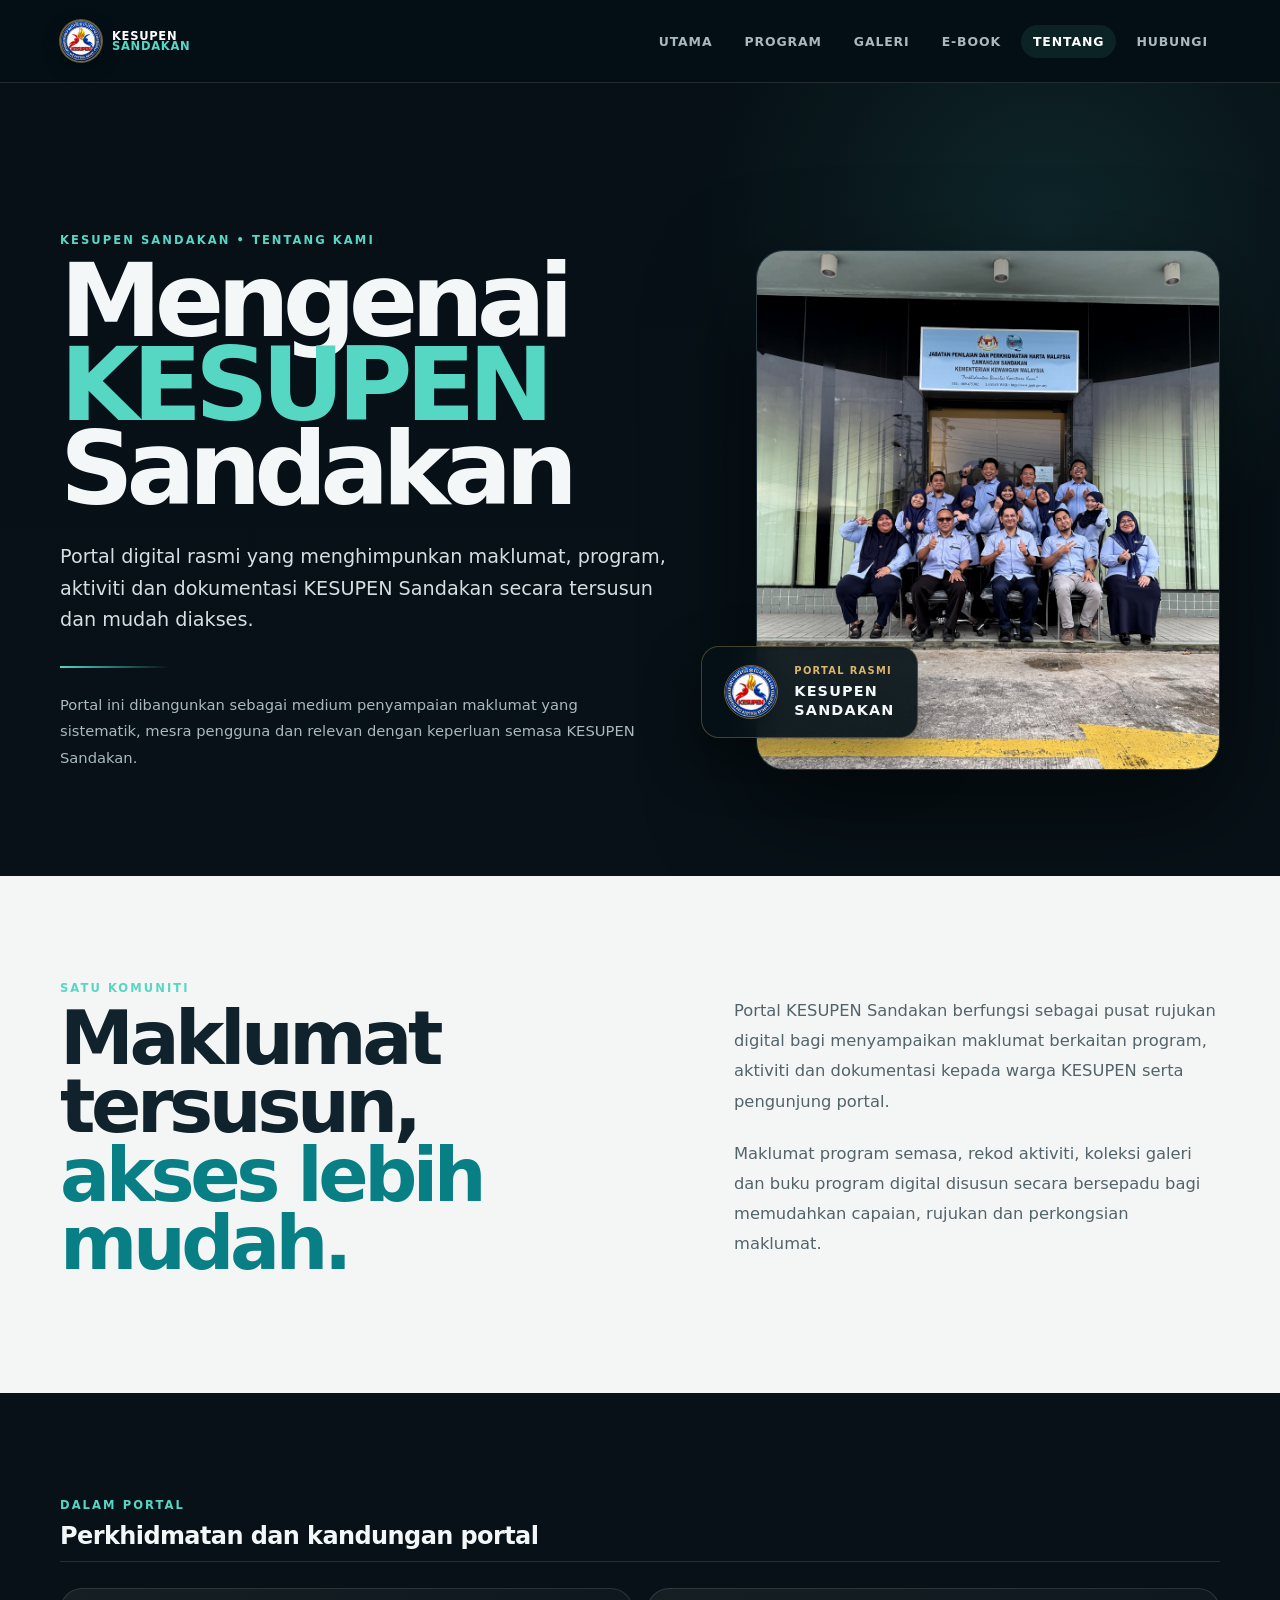
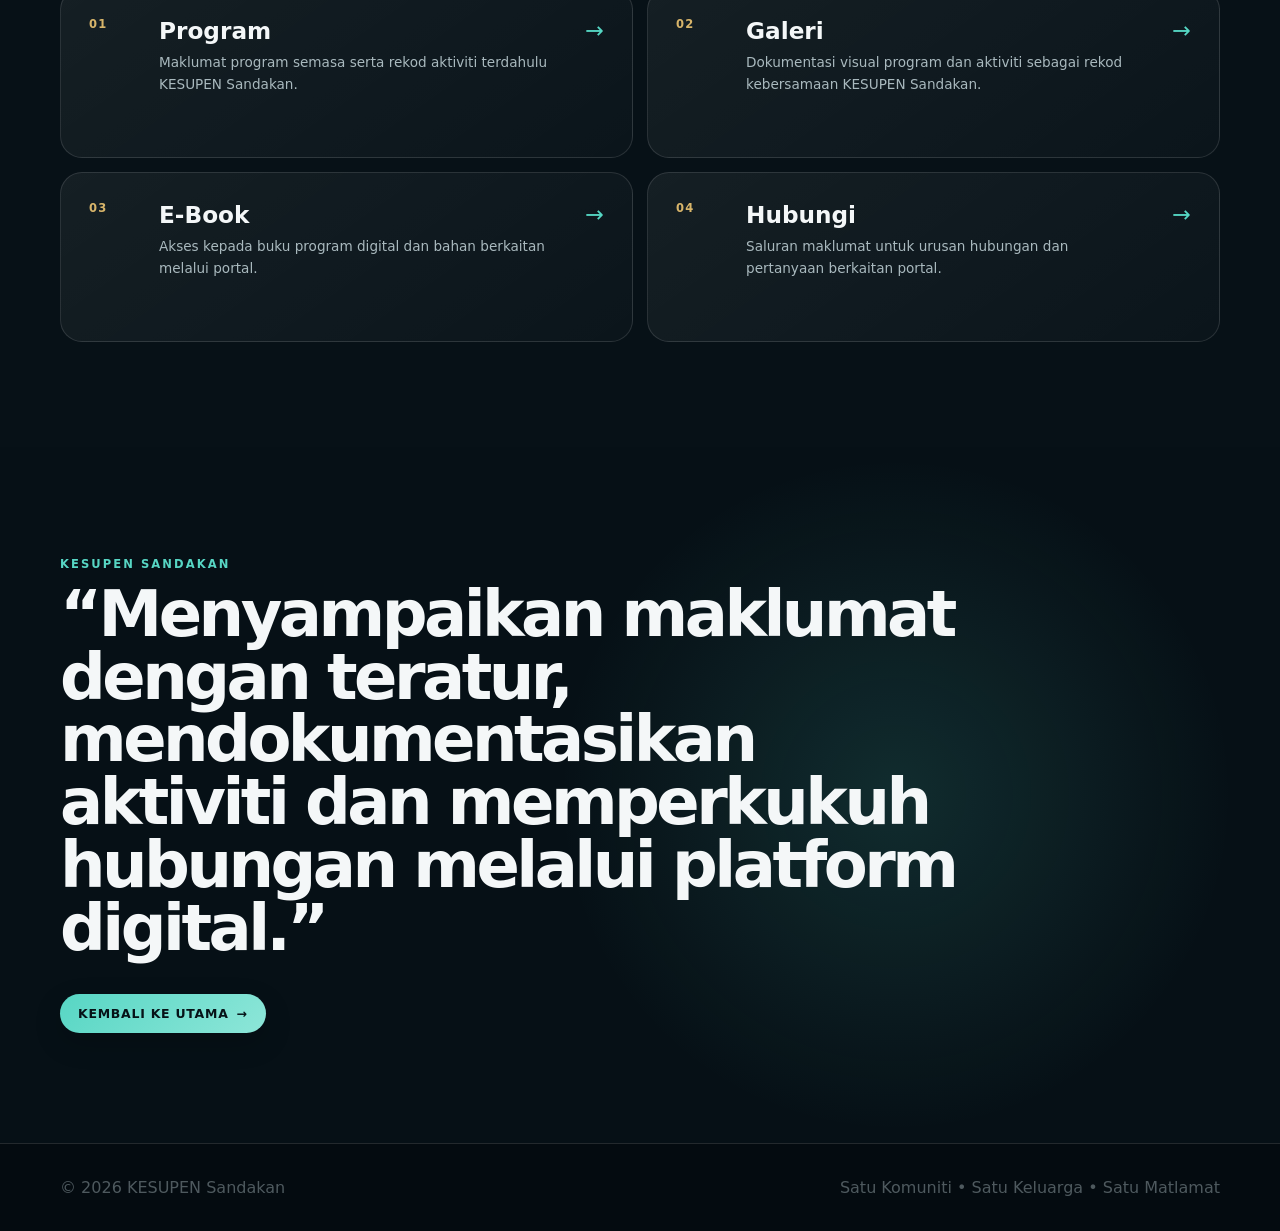
==== commit f3ba2373: "Add files via upload" ====
--- a/about.html
+++ b/about.html
@@ -6,7 +6,7 @@
   <meta charset="UTF-8">
   <meta name="viewport" content="width=device-width, initial-scale=1.0">
   <title>Tentang | KESUPEN Sandakan</title>
-  <link rel="icon" type="image/jpeg" href="assets/images/kesupen-logo.jpeg">
+  <link rel="icon" type="image/png" href="assets/images/kesupen-logo.png">
   <link rel="stylesheet" href="css/style.css">
 <meta property="og:site_name" content="KESUPEN Sandakan">
 <meta property="og:title" content="Tentang | KESUPEN Sandakan">
@@ -29,7 +29,7 @@
 <header class="site-header premium-nav">
   <div class="container nav-wrap">
     <a class="brand" href="index.html" aria-label="KESUPEN Sandakan">
-      <img class="brand-logo" src="assets/images/kesupen-logo.jpeg" alt="Logo KESUPEN Sandakan">
+      <img class="brand-logo" src="assets/images/kesupen-logo.png" alt="Logo KESUPEN Sandakan">
       <span>KESUPEN<br><b>SANDAKAN</b></span>
     </a>
     <button id="mobileMenuBtn" class="mobile-menu-btn" aria-label="Buka menu" aria-expanded="false">☰</button>
@@ -57,7 +57,7 @@
       <div class="about-identity">
         <div class="identity-image"><img src="assets/images/kesupen-team.jpeg" alt="Aktiviti dan kebersamaan KESUPEN Sandakan"></div>
         <div class="identity-card">
-          <img src="assets/images/kesupen-logo.jpeg" alt="Logo KESUPEN Sandakan">
+          <img src="assets/images/kesupen-logo.png" alt="Logo KESUPEN Sandakan">
           <div><span>PORTAL RASMI</span><strong>KESUPEN<br>SANDAKAN</strong></div>
         </div>
       </div>
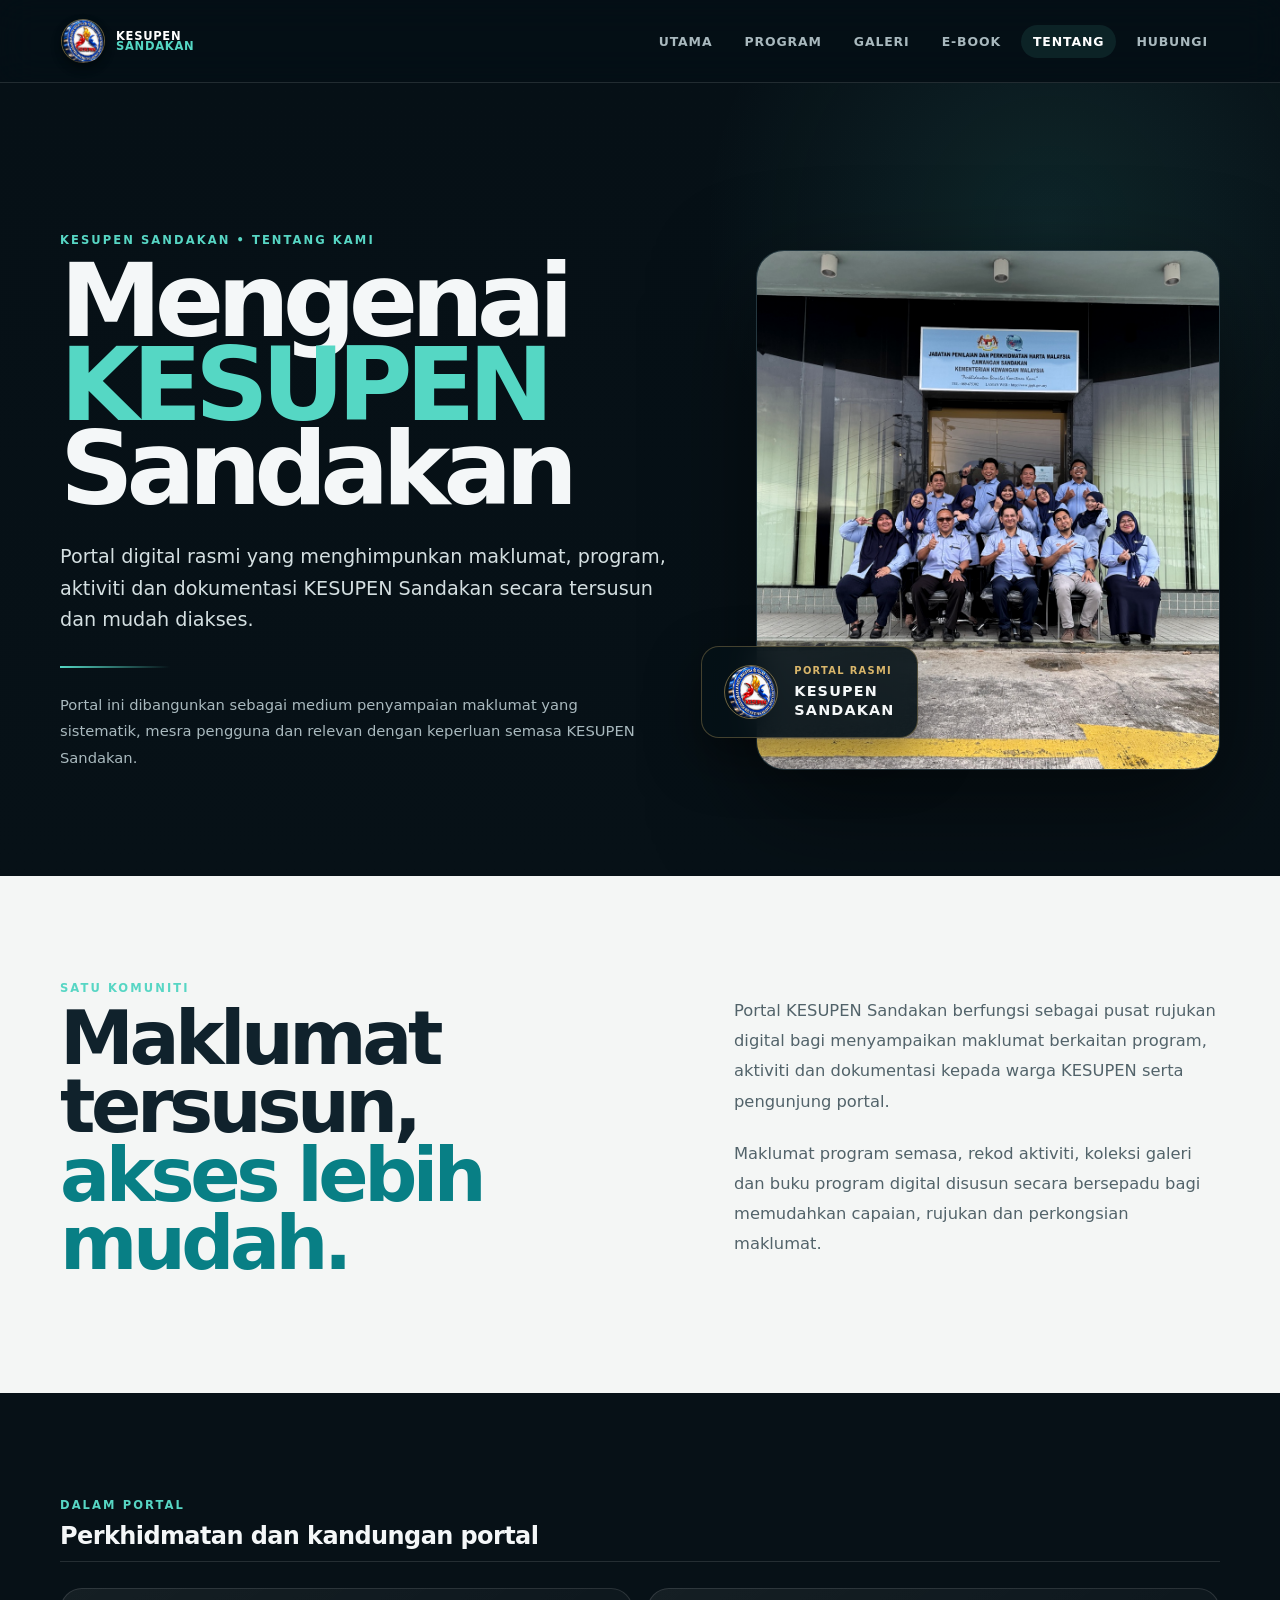
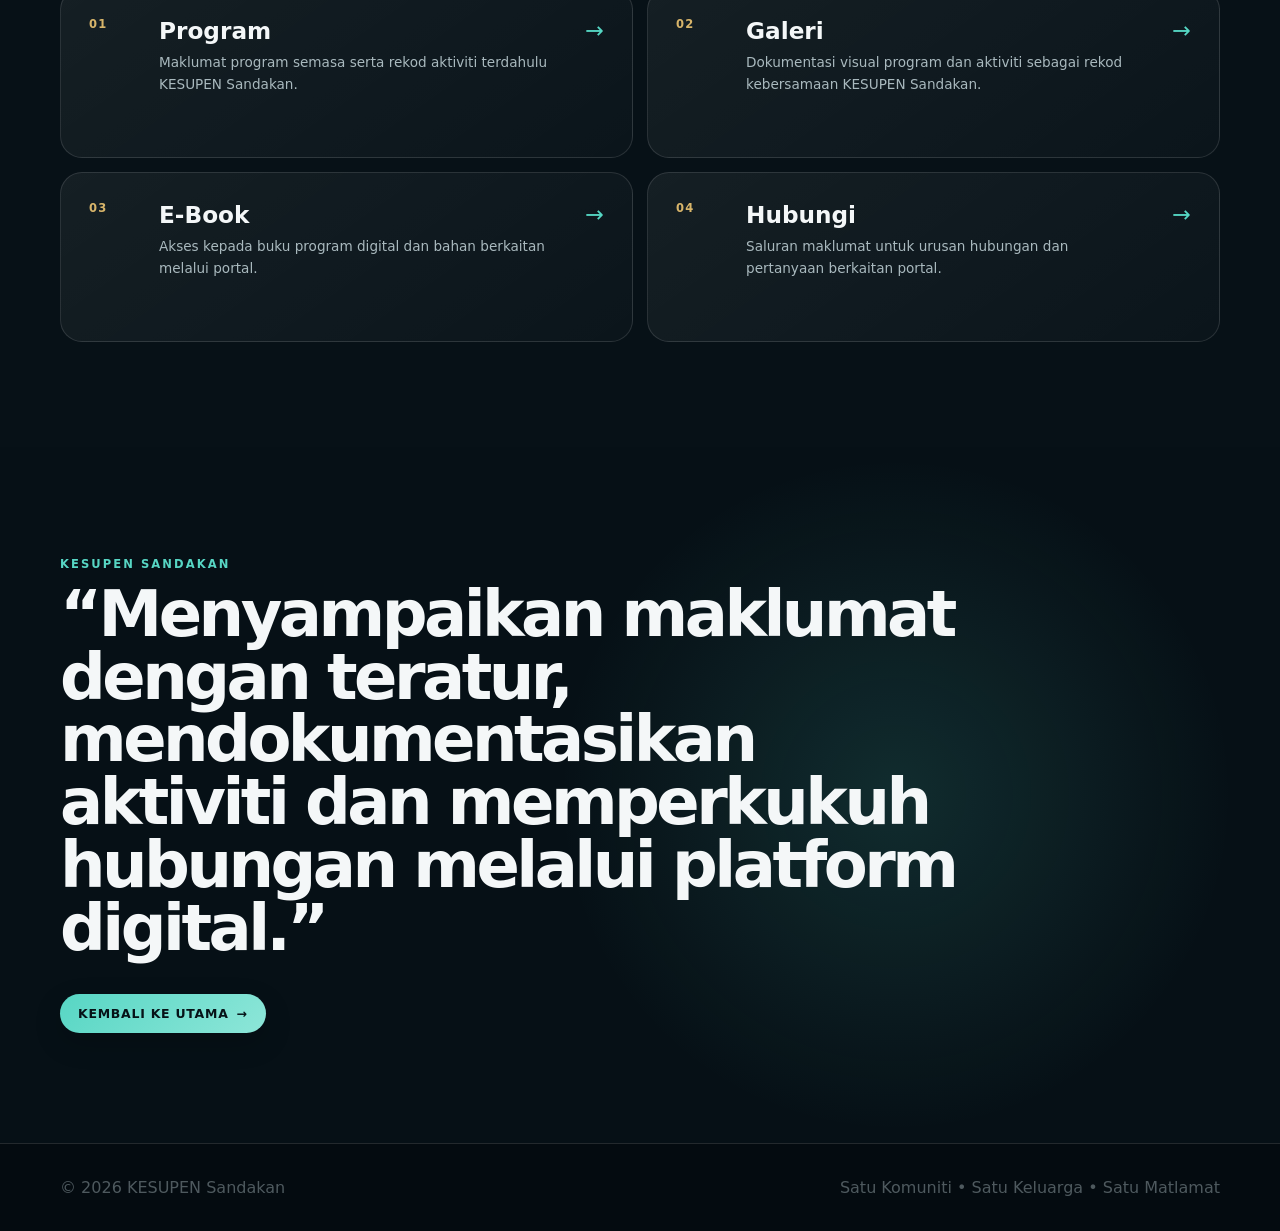
==== commit 0d17cf44: "Add files via upload" ====
--- a/about.html
+++ b/about.html
@@ -29,7 +29,11 @@
 <header class="site-header premium-nav">
   <div class="container nav-wrap">
     <a class="brand" href="index.html" aria-label="KESUPEN Sandakan">
-      <img class="brand-logo" src="assets/images/kesupen-logo.png" alt="Logo KESUPEN Sandakan">
+      <span class="brand-3d" aria-label="Logo KESUPEN Sandakan" role="img">
+        <span class="brand-3d-depth" aria-hidden="true"></span>
+        <img class="brand-3d-face brand-3d-front" src="assets/images/kesupen-logo.png" alt="">
+        <img class="brand-3d-face brand-3d-back" src="assets/images/kesupen-logo.png" alt="">
+      </span>
       <span>KESUPEN<br><b>SANDAKAN</b></span>
     </a>
     <button id="mobileMenuBtn" class="mobile-menu-btn" aria-label="Buka menu" aria-expanded="false">☰</button>
--- a/css/style.css
+++ b/css/style.css
@@ -430,3 +430,49 @@
 .about-quote{padding:110px 0;background:radial-gradient(circle at 70% 50%,rgba(85,215,196,.14),transparent 35%),#061016}.about-quote blockquote{max-width:900px;margin:12px 0 35px;font-size:clamp(2.4rem,5vw,5rem);line-height:.98;letter-spacing:-.055em;font-weight:900}
 @media(max-width:900px){.about-intro{padding:120px 0 70px}.about-intro-grid{grid-template-columns:1fr;gap:55px}.about-identity{justify-self:stretch;max-width:none}.identity-image{height:420px}.identity-card{left:20px;bottom:20px}.statement-grid{grid-template-columns:1fr;gap:25px}.about-module-grid{grid-template-columns:1fr}}
 @media(max-width:600px){.about-intro-copy h1{font-size:clamp(3.5rem,17vw,5.2rem)}.about-lead{font-size:1rem!important}.identity-image{height:330px;border-radius:22px}.identity-card{left:12px;right:12px;padding:14px 16px}.identity-card img{width:46px;height:46px}.about-statement,.about-modules,.about-quote{padding:75px 0}.statement-grid h2{font-size:clamp(2.8rem,13vw,4.5rem)}.about-module{grid-template-columns:40px 1fr 22px;padding:22px;min-height:145px}}
+
+
+
+
+/* KESUPEN 3D BADGE MODEL — IDENTICAL FRONT + BACK */
+.brand-3d{
+  --logo-size:46px;
+  --logo-depth:7px;
+  position:relative;
+  display:inline-block;
+  width:var(--logo-size);
+  height:var(--logo-size);
+  flex:0 0 var(--logo-size);
+  perspective:700px;
+  transform-style:preserve-3d;
+  animation:kesupenBadgeRotate 14s linear infinite;
+  will-change:transform;
+}
+.brand-3d-face{
+  position:absolute; inset:0;
+  width:100%; height:100%;
+  object-fit:contain;
+  border-radius:50%;
+  backface-visibility:hidden;
+  -webkit-backface-visibility:hidden;
+  filter:drop-shadow(0 4px 5px rgba(0,0,0,.28));
+}
+.brand-3d-front{transform:translateZ(var(--logo-depth));}
+.brand-3d-back{transform:rotateY(180deg) translateZ(var(--logo-depth));}
+.brand-3d-depth{
+  position:absolute; inset:2px;
+  border-radius:50%;
+  background:linear-gradient(90deg,#07131b,#173b55 25%,#8d9aa2 50%,#173b55 75%,#07131b);
+  transform:translateZ(0);
+  box-shadow:0 0 0 1px rgba(216,181,106,.5),0 5px 12px rgba(0,0,0,.25);
+}
+@keyframes kesupenBadgeRotate{
+  0%{transform:rotateY(0deg)}
+  100%{transform:rotateY(360deg)}
+}
+@media(max-width:650px){
+  .brand-3d{--logo-size:42px;--logo-depth:6px}
+}
+@media(prefers-reduced-motion:reduce){
+  .brand-3d{animation:none}
+}
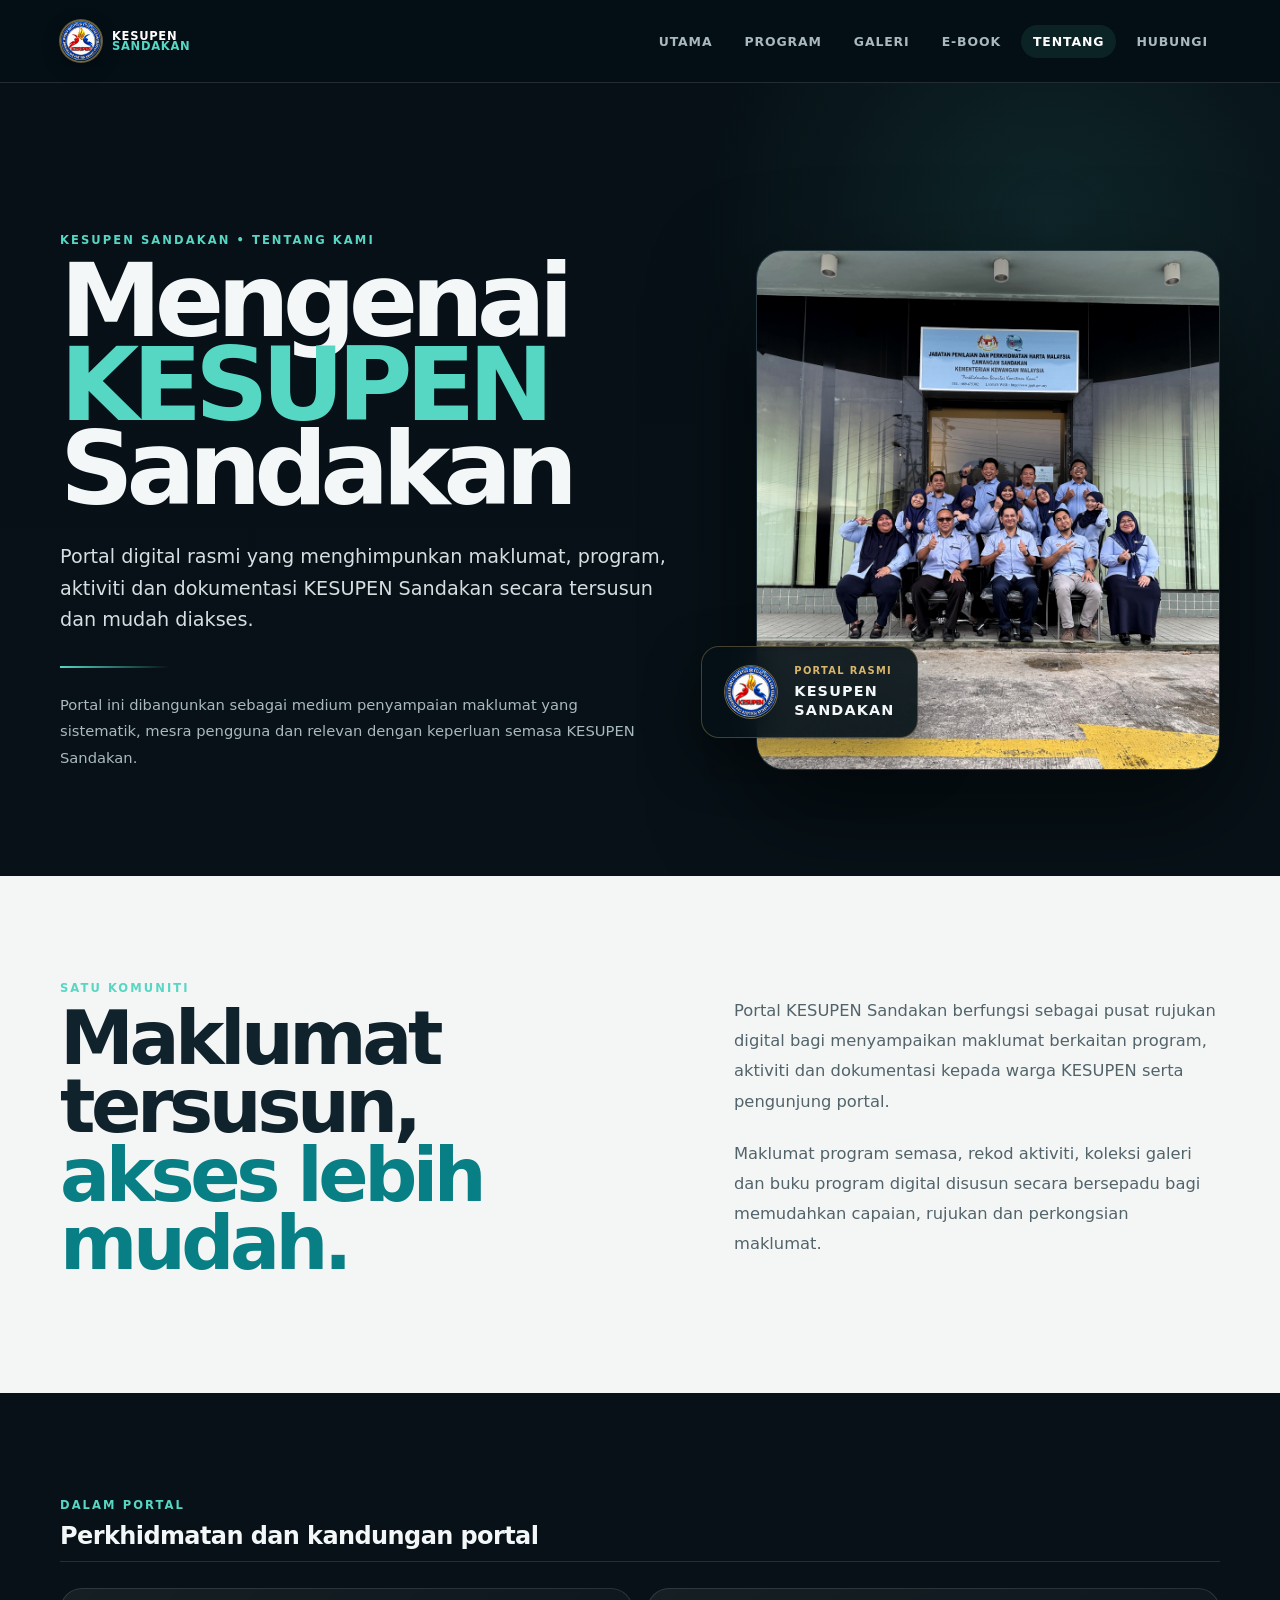
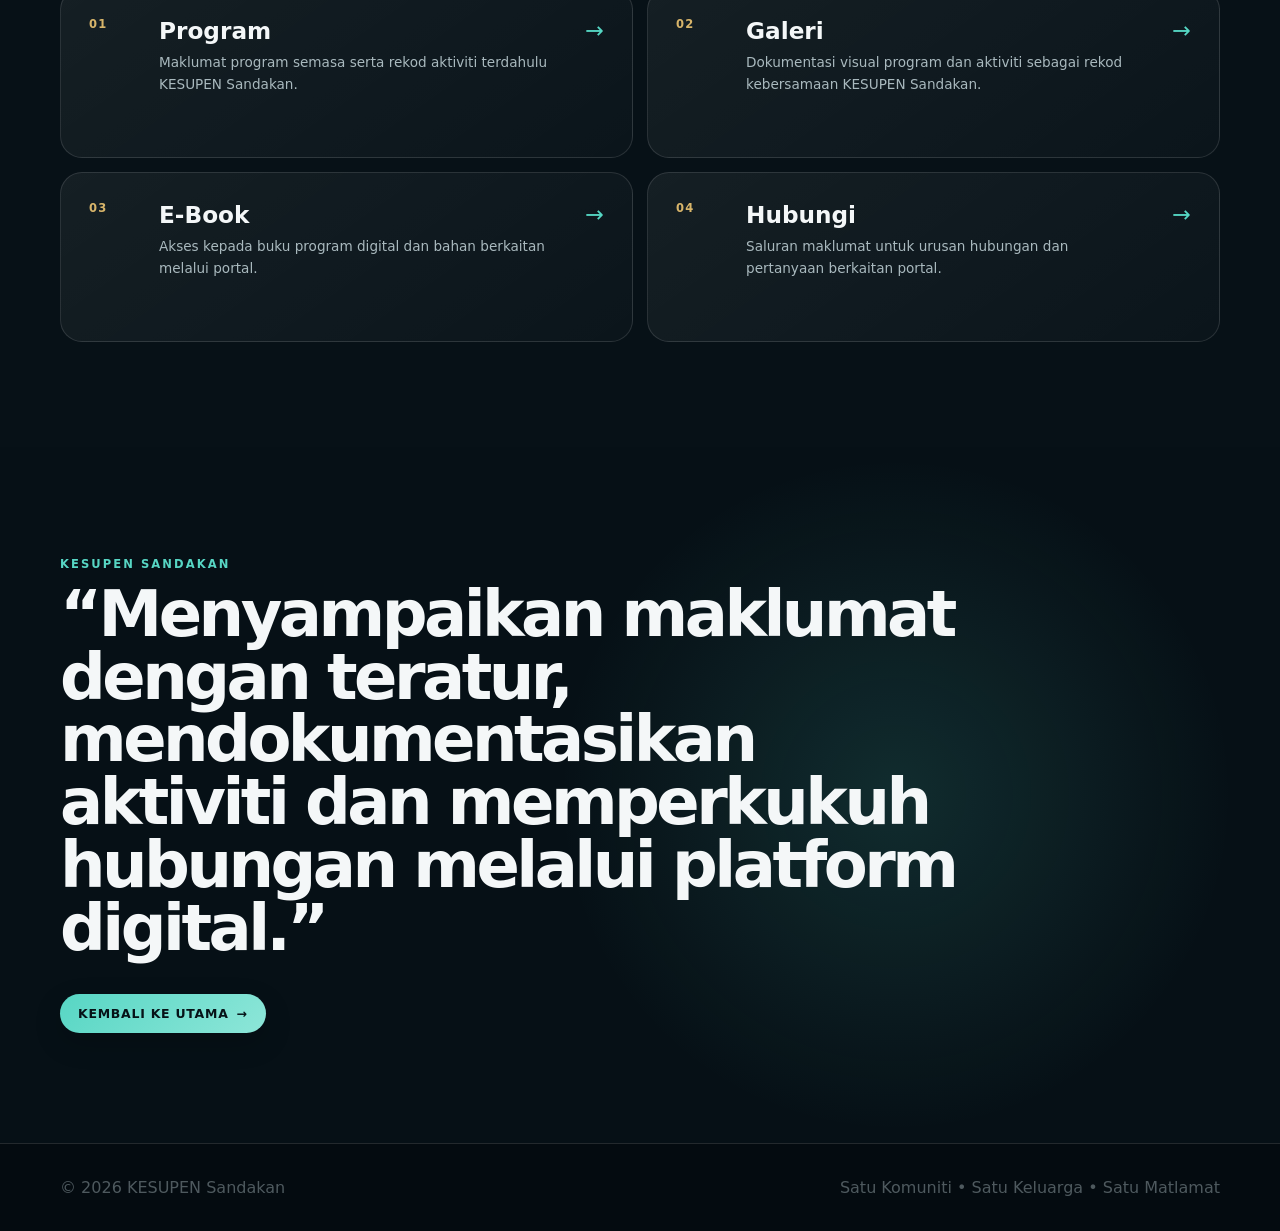
==== commit 9cfe9db2: "Add files via upload" ====
--- a/about.html
+++ b/about.html
@@ -29,11 +29,7 @@
 <header class="site-header premium-nav">
   <div class="container nav-wrap">
     <a class="brand" href="index.html" aria-label="KESUPEN Sandakan">
-      <span class="brand-3d" aria-label="Logo KESUPEN Sandakan" role="img">
-        <span class="brand-3d-depth" aria-hidden="true"></span>
-        <img class="brand-3d-face brand-3d-front" src="assets/images/kesupen-logo.png" alt="">
-        <img class="brand-3d-face brand-3d-back" src="assets/images/kesupen-logo.png" alt="">
-      </span>
+      <img class="brand-logo" src="assets/images/kesupen-logo.png" alt="Logo KESUPEN Sandakan">
       <span>KESUPEN<br><b>SANDAKAN</b></span>
     </a>
     <button id="mobileMenuBtn" class="mobile-menu-btn" aria-label="Buka menu" aria-expanded="false">☰</button>
--- a/css/style.css
+++ b/css/style.css
@@ -430,49 +430,3 @@
 .about-quote{padding:110px 0;background:radial-gradient(circle at 70% 50%,rgba(85,215,196,.14),transparent 35%),#061016}.about-quote blockquote{max-width:900px;margin:12px 0 35px;font-size:clamp(2.4rem,5vw,5rem);line-height:.98;letter-spacing:-.055em;font-weight:900}
 @media(max-width:900px){.about-intro{padding:120px 0 70px}.about-intro-grid{grid-template-columns:1fr;gap:55px}.about-identity{justify-self:stretch;max-width:none}.identity-image{height:420px}.identity-card{left:20px;bottom:20px}.statement-grid{grid-template-columns:1fr;gap:25px}.about-module-grid{grid-template-columns:1fr}}
 @media(max-width:600px){.about-intro-copy h1{font-size:clamp(3.5rem,17vw,5.2rem)}.about-lead{font-size:1rem!important}.identity-image{height:330px;border-radius:22px}.identity-card{left:12px;right:12px;padding:14px 16px}.identity-card img{width:46px;height:46px}.about-statement,.about-modules,.about-quote{padding:75px 0}.statement-grid h2{font-size:clamp(2.8rem,13vw,4.5rem)}.about-module{grid-template-columns:40px 1fr 22px;padding:22px;min-height:145px}}
-
-
-
-
-/* KESUPEN 3D BADGE MODEL — IDENTICAL FRONT + BACK */
-.brand-3d{
-  --logo-size:46px;
-  --logo-depth:7px;
-  position:relative;
-  display:inline-block;
-  width:var(--logo-size);
-  height:var(--logo-size);
-  flex:0 0 var(--logo-size);
-  perspective:700px;
-  transform-style:preserve-3d;
-  animation:kesupenBadgeRotate 14s linear infinite;
-  will-change:transform;
-}
-.brand-3d-face{
-  position:absolute; inset:0;
-  width:100%; height:100%;
-  object-fit:contain;
-  border-radius:50%;
-  backface-visibility:hidden;
-  -webkit-backface-visibility:hidden;
-  filter:drop-shadow(0 4px 5px rgba(0,0,0,.28));
-}
-.brand-3d-front{transform:translateZ(var(--logo-depth));}
-.brand-3d-back{transform:rotateY(180deg) translateZ(var(--logo-depth));}
-.brand-3d-depth{
-  position:absolute; inset:2px;
-  border-radius:50%;
-  background:linear-gradient(90deg,#07131b,#173b55 25%,#8d9aa2 50%,#173b55 75%,#07131b);
-  transform:translateZ(0);
-  box-shadow:0 0 0 1px rgba(216,181,106,.5),0 5px 12px rgba(0,0,0,.25);
-}
-@keyframes kesupenBadgeRotate{
-  0%{transform:rotateY(0deg)}
-  100%{transform:rotateY(360deg)}
-}
-@media(max-width:650px){
-  .brand-3d{--logo-size:42px;--logo-depth:6px}
-}
-@media(prefers-reduced-motion:reduce){
-  .brand-3d{animation:none}
-}
